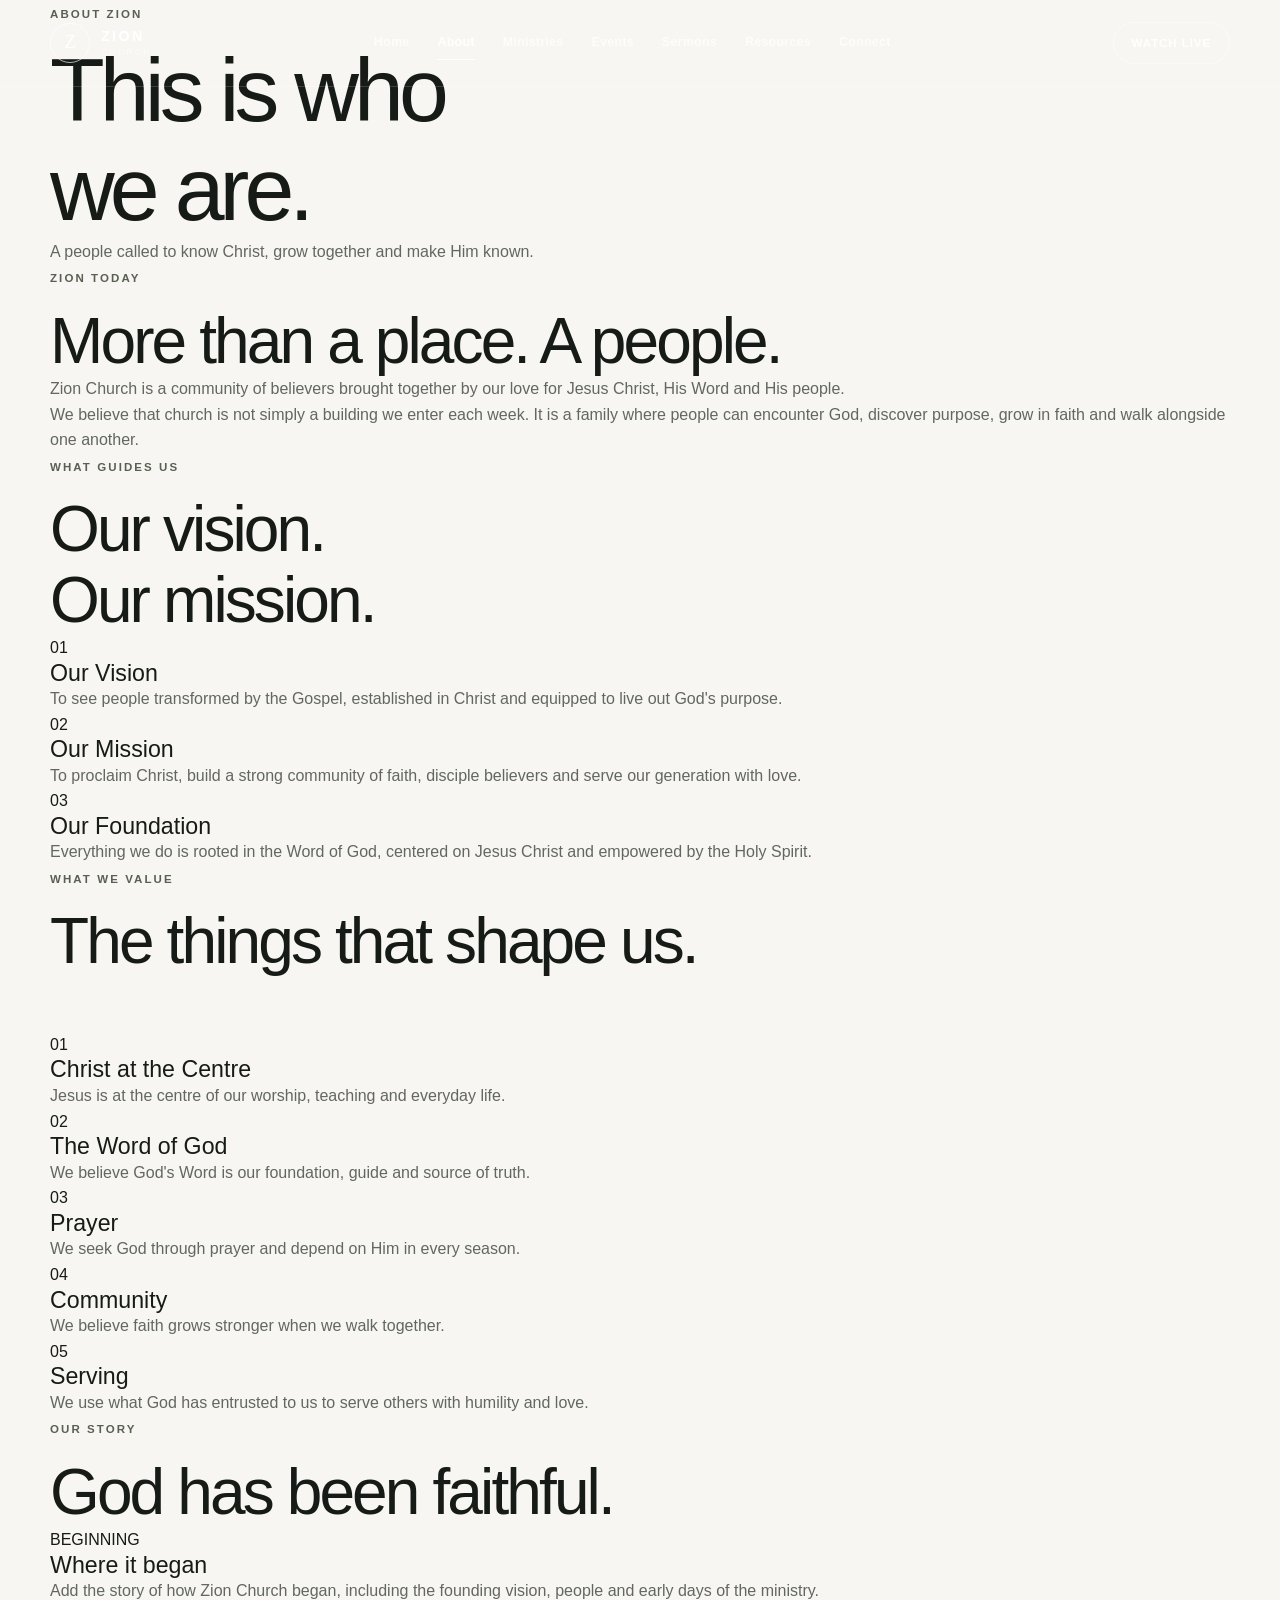
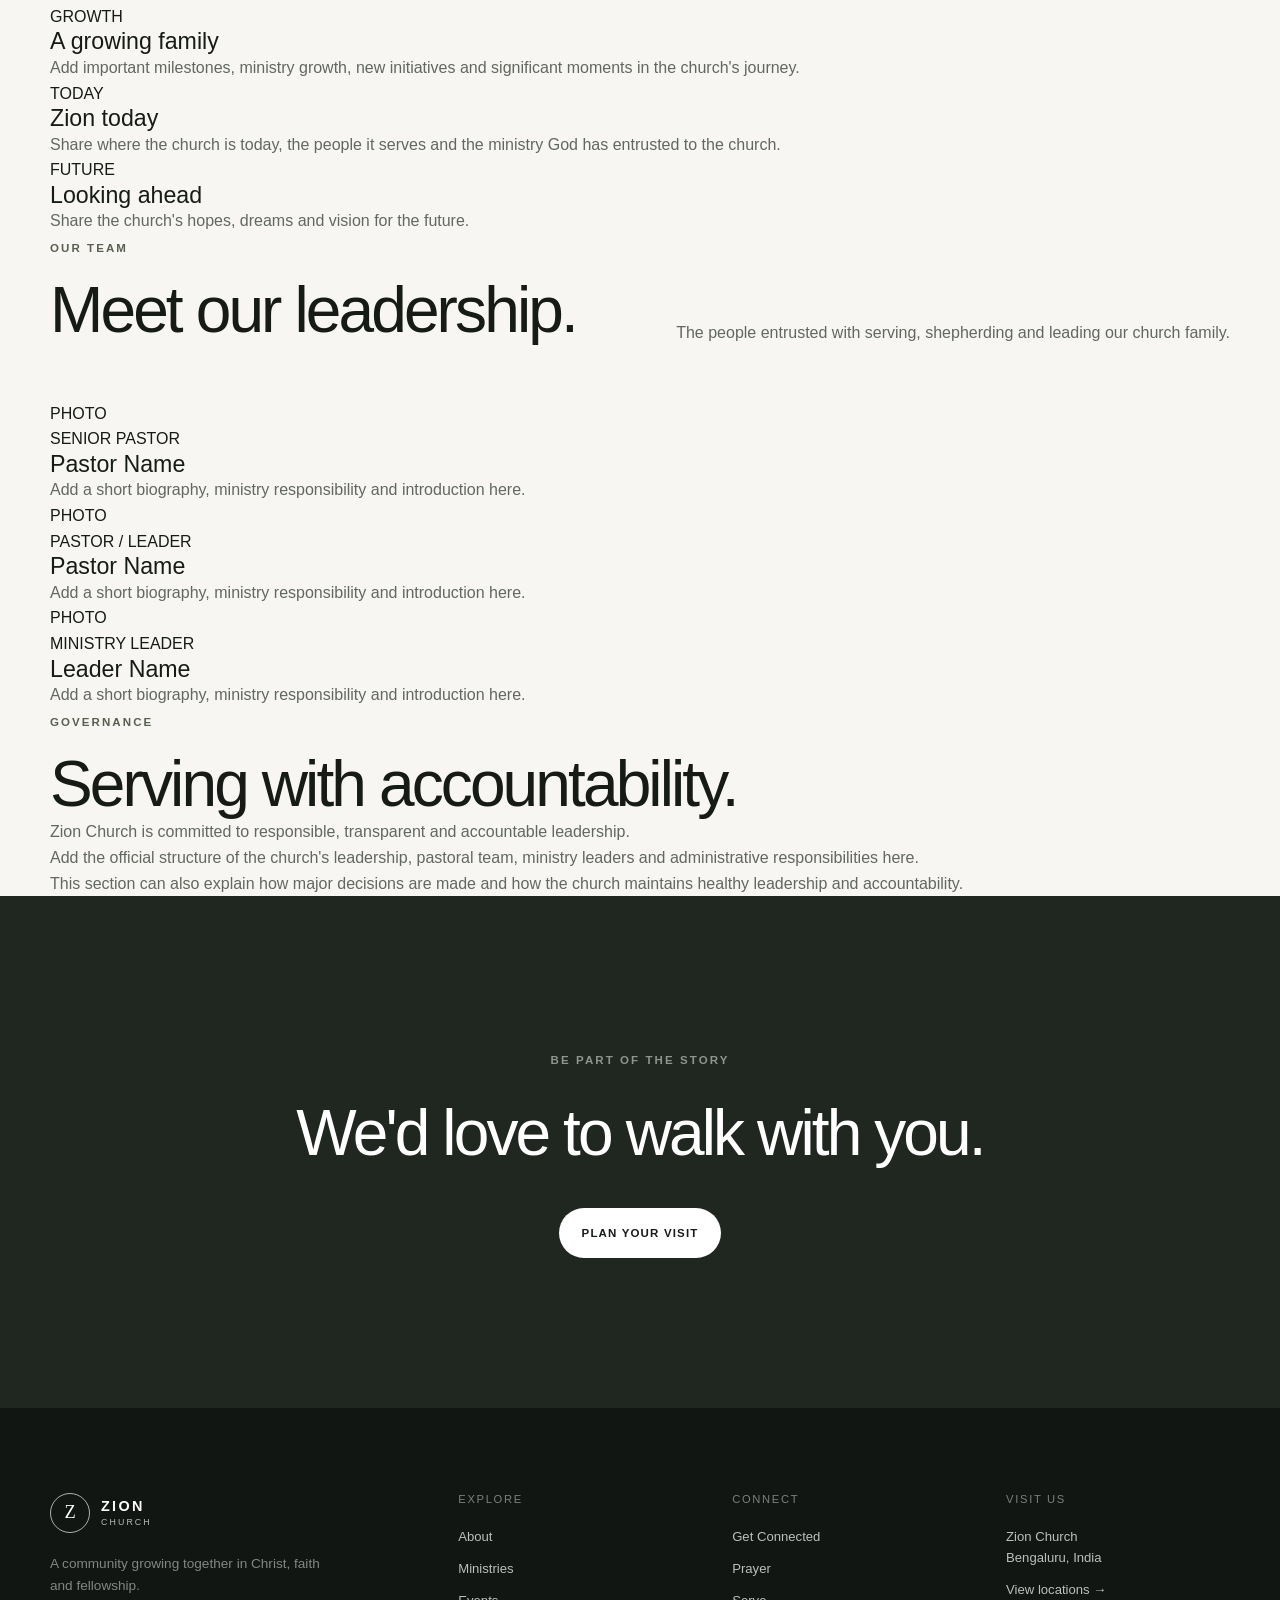
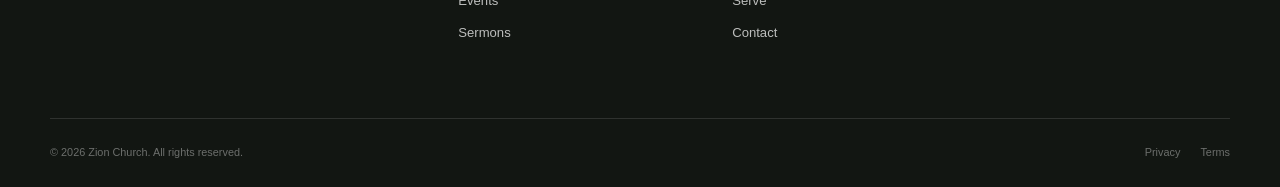
==== about.html @ 3656e174 "Create about.html" ====
<!DOCTYPE html>
<html lang="en">
<head>
    <meta charset="UTF-8">
    <meta name="viewport" content="width=device-width, initial-scale=1.0">

    <title>About Us | Zion Church</title>

    <meta
        name="description"
        content="Discover the story, vision, mission, leadership and identity of Zion Church."
    >

    <link rel="stylesheet" href="css/style.css">
</head>

<body>

    <!-- ================================
         HEADER
    ================================= -->

    <header class="site-header">

        <div class="container nav-container">

            <a href="index.html" class="logo">

                <span class="logo-mark">Z</span>

                <span class="logo-text">
                    <strong>ZION</strong>
                    <small>CHURCH</small>
                </span>

            </a>

            <nav class="main-nav">

                <a href="index.html">Home</a>
                <a href="about.html" class="active">About</a>
                <a href="ministries.html">Ministries</a>
                <a href="events.html">Events</a>
                <a href="sermons.html">Sermons</a>
                <a href="resources.html">Resources</a>
                <a href="connect.html">Connect</a>

            </nav>

            <a href="index.html#watch-live" class="nav-live-btn">
                Watch Live
            </a>

            <button
                class="menu-toggle"
                aria-label="Open navigation"
                aria-expanded="false"
            >
                ☰
            </button>

        </div>

    </header>


    <main>

        <!-- ================================
             PAGE HERO
        ================================= -->

        <section class="inner-hero">

            <div class="container inner-hero-content">

                <p class="eyebrow">
                    ABOUT ZION
                </p>

                <h1>
                    This is who
                    <br>
                    we are.
                </h1>

                <p>
                    A people called to know Christ,
                    grow together and make Him known.
                </p>

            </div>

        </section>


        <!-- ================================
             ZION TODAY
        ================================= -->

        <section class="about-intro">

            <div class="container about-intro-grid">

                <div>

                    <p class="eyebrow">
                        ZION TODAY
                    </p>

                    <h2>
                        More than a place.
                        A people.
                    </h2>

                </div>

                <div>

                    <p>
                        Zion Church is a community of believers
                        brought together by our love for Jesus Christ,
                        His Word and His people.
                    </p>

                    <p>
                        We believe that church is not simply a building
                        we enter each week. It is a family where people
                        can encounter God, discover purpose, grow in faith
                        and walk alongside one another.
                    </p>

                </div>

            </div>

        </section>


        <!-- ================================
             VISION & MISSION
        ================================= -->

        <section class="vision-section">

            <div class="container">

                <div class="section-heading">

                    <p class="eyebrow">
                        WHAT GUIDES US
                    </p>

                    <h2>
                        Our vision.
                        <br>
                        Our mission.
                    </h2>

                </div>


                <div class="vision-grid">

                    <article class="vision-card">

                        <span>01</span>

                        <h3>
                            Our Vision
                        </h3>

                        <p>
                            To see people transformed by the
                            Gospel, established in Christ and
                            equipped to live out God's purpose.
                        </p>

                    </article>


                    <article class="vision-card">

                        <span>02</span>

                        <h3>
                            Our Mission
                        </h3>

                        <p>
                            To proclaim Christ, build a strong
                            community of faith, disciple believers
                            and serve our generation with love.
                        </p>

                    </article>


                    <article class="vision-card">

                        <span>03</span>

                        <h3>
                            Our Foundation
                        </h3>

                        <p>
                            Everything we do is rooted in the
                            Word of God, centered on Jesus Christ
                            and empowered by the Holy Spirit.
                        </p>

                    </article>

                </div>

            </div>

        </section>


        <!-- ================================
             OUR VALUES
        ================================= -->

        <section class="values-section">

            <div class="container">

                <div class="section-top">

                    <div>

                        <p class="eyebrow">
                            WHAT WE VALUE
                        </p>

                        <h2>
                            The things that
                            shape us.
                        </h2>

                    </div>

                </div>


                <div class="values-list">

                    <div class="value-item">

                        <span>01</span>

                        <div>

                            <h3>
                                Christ at the Centre
                            </h3>

                            <p>
                                Jesus is at the centre of our
                                worship, teaching and everyday life.
                            </p>

                        </div>

                    </div>


                    <div class="value-item">

                        <span>02</span>

                        <div>

                            <h3>
                                The Word of God
                            </h3>

                            <p>
                                We believe God's Word is our
                                foundation, guide and source of truth.
                            </p>

                        </div>

                    </div>


                    <div class="value-item">

                        <span>03</span>

                        <div>

                            <h3>
                                Prayer
                            </h3>

                            <p>
                                We seek God through prayer and
                                depend on Him in every season.
                            </p>

                        </div>

                    </div>


                    <div class="value-item">

                        <span>04</span>

                        <div>

                            <h3>
                                Community
                            </h3>

                            <p>
                                We believe faith grows stronger
                                when we walk together.
                            </p>

                        </div>

                    </div>


                    <div class="value-item">

                        <span>05</span>

                        <div>

                            <h3>
                                Serving
                            </h3>

                            <p>
                                We use what God has entrusted to us
                                to serve others with humility and love.
                            </p>

                        </div>

                    </div>

                </div>

            </div>

        </section>


        <!-- ================================
             OUR STORY
        ================================= -->

        <section class="story-section">

            <div class="container">

                <div class="section-heading">

                    <p class="eyebrow">
                        OUR STORY
                    </p>

                    <h2>
                        God has been
                        faithful.
                    </h2>

                </div>


                <div class="timeline">

                    <article class="timeline-item">

                        <div class="timeline-year">
                            BEGINNING
                        </div>

                        <div class="timeline-content">

                            <h3>
                                Where it began
                            </h3>

                            <p>
                                Add the story of how Zion Church
                                began, including the founding vision,
                                people and early days of the ministry.
                            </p>

                        </div>

                    </article>


                    <article class="timeline-item">

                        <div class="timeline-year">
                            GROWTH
                        </div>

                        <div class="timeline-content">

                            <h3>
                                A growing family
                            </h3>

                            <p>
                                Add important milestones, ministry
                                growth, new initiatives and significant
                                moments in the church's journey.
                            </p>

                        </div>

                    </article>


                    <article class="timeline-item">

                        <div class="timeline-year">
                            TODAY
                        </div>

                        <div class="timeline-content">

                            <h3>
                                Zion today
                            </h3>

                            <p>
                                Share where the church is today,
                                the people it serves and the ministry
                                God has entrusted to the church.
                            </p>

                        </div>

                    </article>


                    <article class="timeline-item">

                        <div class="timeline-year">
                            FUTURE
                        </div>

                        <div class="timeline-content">

                            <h3>
                                Looking ahead
                            </h3>

                            <p>
                                Share the church's hopes, dreams
                                and vision for the future.
                            </p>

                        </div>

                    </article>

                </div>

            </div>

        </section>


        <!-- ================================
             LEADERSHIP
        ================================= -->

        <section class="leadership-section">

            <div class="container">

                <div class="section-top">

                    <div>

                        <p class="eyebrow">
                            OUR TEAM
                        </p>

                        <h2>
                            Meet our
                            leadership.
                        </h2>

                    </div>

                    <p class="section-description">
                        The people entrusted with serving,
                        shepherding and leading our church family.
                    </p>

                </div>


                <div class="leader-grid">

                    <article class="leader-card">

                        <div class="leader-photo">
                            <span>PHOTO</span>
                        </div>

                        <div class="leader-info">

                            <span>
                                SENIOR PASTOR
                            </span>

                            <h3>
                                Pastor Name
                            </h3>

                            <p>
                                Add a short biography,
                                ministry responsibility and
                                introduction here.
                            </p>

                        </div>

                    </article>


                    <article class="leader-card">

                        <div class="leader-photo">
                            <span>PHOTO</span>
                        </div>

                        <div class="leader-info">

                            <span>
                                PASTOR / LEADER
                            </span>

                            <h3>
                                Pastor Name
                            </h3>

                            <p>
                                Add a short biography,
                                ministry responsibility and
                                introduction here.
                            </p>

                        </div>

                    </article>


                    <article class="leader-card">

                        <div class="leader-photo">
                            <span>PHOTO</span>
                        </div>

                        <div class="leader-info">

                            <span>
                                MINISTRY LEADER
                            </span>

                            <h3>
                                Leader Name
                            </h3>

                            <p>
                                Add a short biography,
                                ministry responsibility and
                                introduction here.
                            </p>

                        </div>

                    </article>

                </div>

            </div>

        </section>


        <!-- ================================
             GOVERNANCE
        ================================= -->

        <section class="governance-section">

            <div class="container governance-grid">

                <div>

                    <p class="eyebrow">
                        GOVERNANCE
                    </p>

                    <h2>
                        Serving with
                        accountability.
                    </h2>

                </div>

                <div>

                    <p>
                        Zion Church is committed to responsible,
                        transparent and accountable leadership.
                    </p>

                    <p>
                        Add the official structure of the church's
                        leadership, pastoral team, ministry leaders
                        and administrative responsibilities here.
                    </p>

                    <p>
                        This section can also explain how major
                        decisions are made and how the church
                        maintains healthy leadership and accountability.
                    </p>

                </div>

            </div>

        </section>


        <!-- ================================
             CTA
        ================================= -->

        <section class="final-cta">

            <div class="container">

                <p class="eyebrow">
                    BE PART OF THE STORY
                </p>

                <h2>
                    We'd love to
                    walk with you.
                </h2>

                <a href="contact.html" class="btn btn-light">
                    Plan Your Visit
                </a>

            </div>

        </section>

    </main>


    <!-- ================================
         FOOTER
    ================================= -->

    <footer class="site-footer">

        <div class="container footer-grid">

            <div class="footer-brand">

                <a href="index.html" class="logo footer-logo">

                    <span class="logo-mark">Z</span>

                    <span class="logo-text">
                        <strong>ZION</strong>
                        <small>CHURCH</small>
                    </span>

                </a>

                <p>
                    A community growing together
                    in Christ, faith and fellowship.
                </p>

            </div>


            <div class="footer-column">

                <h4>Explore</h4>

                <a href="about.html">About</a>
                <a href="ministries.html">Ministries</a>
                <a href="events.html">Events</a>
                <a href="sermons.html">Sermons</a>

            </div>


            <div class="footer-column">

                <h4>Connect</h4>

                <a href="connect.html">Get Connected</a>
                <a href="connect.html">Prayer</a>
                <a href="connect.html">Serve</a>
                <a href="contact.html">Contact</a>

            </div>


            <div class="footer-column">

                <h4>Visit Us</h4>

                <p>
                    Zion Church
                    <br>
                    Bengaluru, India
                </p>

                <a href="contact.html">
                    View locations →
                </a>

            </div>

        </div>


        <div class="container footer-bottom">

            <p>
                © <span data-current-year></span>
                Zion Church. All rights reserved.
            </p>

            <div>

                <a href="#">Privacy</a>
                <a href="#">Terms</a>

            </div>

        </div>

    </footer>


    <script src="js/script.js"></script>

</body>
</html>
---- css/style.css ----
/* =========================================================
   ZION CHURCH WEBSITE
   GLOBAL STYLESHEET
   ========================================================= */


/* =========================================================
   01. RESET
   ========================================================= */

* {
    margin: 0;
    padding: 0;
    box-sizing: border-box;
}

html {
    scroll-behavior: smooth;
}

body {
    font-family: Arial, Helvetica, sans-serif;
    background: #f7f6f2;
    color: #171b17;
    line-height: 1.6;
    overflow-x: hidden;
}

img {
    max-width: 100%;
    display: block;
}

a {
    color: inherit;
    text-decoration: none;
}

button {
    font: inherit;
}

.container {
    width: min(1180px, calc(100% - 48px));
    margin: 0 auto;
}


/* =========================================================
   02. TYPOGRAPHY
   ========================================================= */

h1,
h2,
h3,
h4 {
    line-height: 1.1;
    font-weight: 500;
}

h1 {
    font-size: clamp(3rem, 7vw, 6.8rem);
    letter-spacing: -0.055em;
}

h2 {
    font-size: clamp(2.4rem, 5vw, 4.5rem);
    letter-spacing: -0.045em;
}

h3 {
    font-size: 1.45rem;
}

p {
    color: #626761;
}

.eyebrow {
    display: inline-block;
    margin-bottom: 18px;
    font-size: 0.72rem;
    font-weight: 700;
    letter-spacing: 0.18em;
    color: #596052;
}


/* =========================================================
   03. HEADER
   ========================================================= */

.site-header {
    position: absolute;
    top: 0;
    left: 0;
    width: 100%;
    z-index: 100;
    color: #ffffff;
    border-bottom: 1px solid rgba(255, 255, 255, 0.16);
}

.nav-container {
    height: 86px;
    display: flex;
    align-items: center;
    justify-content: space-between;
    gap: 30px;
}


/* LOGO */

.logo {
    display: inline-flex;
    align-items: center;
    gap: 11px;
}

.logo-mark {
    width: 40px;
    height: 40px;
    display: grid;
    place-items: center;
    border: 1px solid rgba(255, 255, 255, 0.65);
    border-radius: 50%;
    font-family: Georgia, serif;
    font-size: 1.15rem;
}

.logo-text {
    display: flex;
    flex-direction: column;
    line-height: 1;
}

.logo-text strong {
    font-size: 0.9rem;
    letter-spacing: 0.16em;
}

.logo-text small {
    margin-top: 4px;
    font-size: 0.55rem;
    letter-spacing: 0.24em;
    opacity: 0.7;
}


/* NAVIGATION */

.main-nav {
    display: flex;
    align-items: center;
    gap: 28px;
}

.main-nav a {
    position: relative;
    font-size: 0.78rem;
    font-weight: 600;
    letter-spacing: 0.02em;
    opacity: 0.82;
    transition: opacity 0.25s ease;
}

.main-nav a::after {
    content: "";
    position: absolute;
    left: 0;
    bottom: -7px;
    width: 0;
    height: 1px;
    background: #ffffff;
    transition: width 0.25s ease;
}

.main-nav a:hover {
    opacity: 1;
}

.main-nav a:hover::after {
    width: 100%;
}


/* LIVE BUTTON */

.nav-live-btn {
    padding: 11px 18px;
    border: 1px solid rgba(255, 255, 255, 0.5);
    border-radius: 100px;
    font-size: 0.72rem;
    font-weight: 700;
    letter-spacing: 0.08em;
    text-transform: uppercase;
    transition:
        background 0.25s ease,
        color 0.25s ease;
}

.nav-live-btn:hover {
    background: #ffffff;
    color: #171b17;
}


/* MOBILE MENU */

.menu-toggle {
    display: none;
    width: 42px;
    height: 42px;
    border: 1px solid rgba(255, 255, 255, 0.5);
    border-radius: 50%;
    background: transparent;
    color: #ffffff;
    cursor: pointer;
}


/* =========================================================
   04. HERO
   ========================================================= */

.hero {
    position: relative;
    min-height: 92vh;
    display: flex;
    align-items: center;
    overflow: hidden;

    background:
        linear-gradient(
            90deg,
            rgba(13, 20, 14, 0.9),
            rgba(13, 20, 14, 0.56),
            rgba(13, 20, 14, 0.3)
        ),
        url("../images/hero.jpg") center / cover no-repeat;

    color: #ffffff;
}

.hero-overlay {
    position: absolute;
    inset: 0;
    background:
        linear-gradient(
            to top,
            rgba(10, 15, 11, 0.55),
            transparent 45%
        );
}

.hero-content {
    position: relative;
    z-index: 2;
    padding-top: 100px;
}

.hero .eyebrow {
    color: rgba(255, 255, 255, 0.72);
}

.hero h1 {
    max-width: 900px;
}

.hero-description {
    max-width: 570px;
    margin-top: 28px;
    color: rgba(255, 255, 255, 0.76);
    font-size: 1.05rem;
}

.hero-buttons {
    display: flex;
    gap: 12px;
    margin-top: 36px;
}


/* =========================================================
   05. BUTTONS
   ========================================================= */

.btn {
    display: inline-flex;
    align-items: center;
    justify-content: center;
    min-height: 50px;
    padding: 0 23px;
    border-radius: 100px;
    font-size: 0.72rem;
    font-weight: 700;
    letter-spacing: 0.1em;
    text-transform: uppercase;
    transition:
        transform 0.25s ease,
        background 0.25s ease,
        color 0.25s ease;
}

.btn:hover {
    transform: translateY(-2px);
}

.btn-primary {
    background: #ffffff;
    color: #171b17;
}

.btn-primary:hover {
    background: #e9e9e3;
}

.btn-secondary {
    border: 1px solid rgba(255, 255, 255, 0.45);
    color: #ffffff;
}

.btn-secondary:hover {
    background: rgba(255, 255, 255, 0.1);
}

.btn-light {
    background: #ffffff;
    color: #171b17;
}


/* =========================================================
   06. HERO SCROLL
   ========================================================= */

.hero-scroll {
    position: absolute;
    right: 48px;
    bottom: 40px;
    z-index: 2;

    display: flex;
    align-items: center;
    gap: 14px;

    color: rgba(255, 255, 255, 0.65);
    font-size: 0.65rem;
    text-transform: uppercase;
    letter-spacing: 0.13em;
}

.scroll-line {
    display: block;
    width: 50px;
    height: 1px;
    background: rgba(255, 255, 255, 0.5);
}


/* =========================================================
   07. SERVICE SECTION
   ========================================================= */

.service-section {
    padding: 110px 0;
    background: #f7f6f2;
}

.section-heading {
    max-width: 750px;
}

.service-grid {
    display: grid;
    grid-template-columns: repeat(3, 1fr);
    margin-top: 65px;
    border-top: 1px solid #d9d9d2;
}

.service-item {
    display: flex;
    gap: 28px;
    padding: 32px 28px 32px 0;
    border-right: 1px solid #d9d9d2;
}

.service-item:not(:first-child) {
    padding-left: 28px;
}

.service-item:last-child {
    border-right: 0;
}

.service-number {
    color: #9b9f98;
    font-size: 0.7rem;
    letter-spacing: 0.1em;
}

.service-item h3 {
    margin-bottom: 7px;
}

.service-item p {
    font-size: 0.9rem;
}


/* =========================================================
   08. LIVE SECTION
   ========================================================= */

.live-section {
    padding: 120px 0;
    background: #171c18;
    color: #ffffff;
}

.live-header {
    display: flex;
    align-items: flex-end;
    justify-content: space-between;
    gap: 30px;
    margin-bottom: 45px;
}

.live-section .eyebrow {
    color: rgba(255, 255, 255, 0.5);
}

.live-section h2 {
    max-width: 650px;
}

.live-status {
    display: flex;
    align-items: center;
    gap: 8px;
    padding-bottom: 8px;

    font-size: 0.7rem;
    text-transform: uppercase;
    letter-spacing: 0.12em;
}

.live-dot {
    width: 8px;
    height: 8px;
    border-radius: 50%;
    background: #d65a5a;
}

.video-placeholder {
    position: relative;
    min-height: 570px;
    display: grid;
    place-items: center;
    overflow: hidden;

    background:
        linear-gradient(
            135deg,
            #31372f,
            #202620
        );
}

.video-content {
    text-align: center;
}

.video-content h3 {
    margin-top: 22px;
    font-size: 1.8rem;
}

.video-content p {
    margin-top: 8px;
    color: rgba(255, 255, 255, 0.55);
}

.play-button {
    width: 76px;
    height: 76px;
    display: grid;
    place-items: center;
    margin: 0 auto;

    border: 1px solid rgba(255, 255, 255, 0.55);
    border-radius: 50%;

    font-size: 1rem;
}


/* =========================================================
   09. EVENTS
   ========================================================= */

.events-section {
    padding: 120px 0;
    background: #f7f6f2;
}

.section-top {
    display: flex;
    align-items: flex-end;
    justify-content: space-between;
    gap: 30px;
    margin-bottom: 55px;
}

.text-link {
    display: inline-block;
    padding-bottom: 5px;
    border-bottom: 1px solid #aeb1a9;

    font-size: 0.72rem;
    font-weight: 700;
    letter-spacing: 0.08em;
    text-transform: uppercase;

    transition: opacity 0.2s ease;
}

.text-link:hover {
    opacity: 0.55;
}

.event-grid {
    display: grid;
    grid-template-columns: repeat(3, 1fr);
    border-top: 1px solid #d9d9d2;
}

.event-card {
    display: flex;
    gap: 25px;
    padding: 35px 30px 35px 0;
    border-bottom: 1px solid #d9d9d2;
    border-right: 1px solid #d9d9d2;
}

.event-card:not(:first-child) {
    padding-left: 30px;
}

.event-card:nth-child(3n) {
    border-right: 0;
}

.event-date {
    width: 52px;
    flex: 0 0 52px;
    text-align: center;
}

.event-date strong {
    display: block;
    font-size: 2.1rem;
    line-height: 1;
    font-weight: 500;
}

.event-date span {
    display: block;
    margin-top: 5px;
    font-size: 0.62rem;
    font-weight: 700;
    letter-spacing: 0.12em;
    color: #8b8f88;
}

.event-category {
    font-size: 0.62rem;
    font-weight: 700;
    letter-spacing: 0.14em;
    color: #777c74;
}

.event-info h3 {
    margin-top: 12px;
}

.event-info p {
    margin-top: 7px;
    font-size: 0.82rem;
}

.event-info a {
    display: inline-block;
    margin-top: 20px;
    font-size: 0.72rem;
    font-weight: 700;
}


/* =========================================================
   10. SERMONS
   ========================================================= */

.sermons-section {
    padding: 120px 0;
    background: #e8e8e1;
}

.sermon-grid {
    display: grid;
    grid-template-columns: repeat(3, 1fr);
    gap: 18px;
}

.sermon-card {
    overflow: hidden;
    background: #f7f6f2;
}

.sermon-thumbnail {
    position: relative;
    aspect-ratio: 16 / 10;
    display: grid;
    place-items: center;

    background:
        linear-gradient(
            135deg,
            #373c35,
            #20241f
        );
}

.sermon-play {
    width: 50px;
    height: 50px;
    display: grid;
    place-items: center;

    border: 1px solid rgba(255, 255, 255, 0.55);
    border-radius: 50%;

    color: #ffffff;
    font-size: 0.75rem;
}

.sermon-info {
    padding: 25px;
}

.sermon-info > span {
    font-size: 0.62rem;
    font-weight: 700;
    letter-spacing: 0.13em;
    color: #7c8179;
}

.sermon-info h3 {
    margin-top: 10px;
}

.sermon-info p {
    margin-top: 8px;
    font-size: 0.8rem;
}


/* =========================================================
   11. TESTIMONY
   ========================================================= */

.testimony-section {
    padding: 150px 0;
    background: #f7f6f2;
}

.testimony-container {
    max-width: 900px;
}

.testimony-container blockquote {
    margin: 15px 0 30px;

    font-family: Georgia, "Times New Roman", serif;
    font-size: clamp(2.3rem, 5vw, 5rem);
    line-height: 1.08;
    letter-spacing: -0.035em;
}

.testimony-author {
    margin-bottom: 25px;
    font-size: 0.8rem;
}


/* =========================================================
   12. PRAYER
   ========================================================= */

.prayer-section {
    padding: 110px 0;
    background: #dfe2da;
}

.prayer-container {
    display: grid;
    grid-template-columns: 1.2fr 0.8fr;
    gap: 80px;
    align-items: center;
}

.prayer-container p {
    max-width: 480px;
    margin-bottom: 25px;
}


/* =========================================================
   13. CONNECT
   ========================================================= */

.connect-section {
    padding: 120px 0;
    background: #f7f6f2;
}

.connect-grid {
    display: grid;
    grid-template-columns: repeat(3, 1fr);
    margin-top: 60px;
    border-top: 1px solid #d9d9d2;
}

.connect-card {
    padding: 35px 30px 40px 0;
    border-right: 1px solid #d9d9d2;
    transition: transform 0.25s ease;
}

.connect-card:not(:first-child) {
    padding-left: 30px;
}

.connect-card:last-child {
    border-right: 0;
}

.connect-card:hover {
    transform: translateY(-5px);
}

.connect-card > span {
    font-size: 0.7rem;
    color: #9b9f98;
}

.connect-card h3 {
    margin-top: 45px;
    font-size: 1.8rem;
}

.connect-card p {
    max-width: 300px;
    margin: 12px 0 25px;
    font-size: 0.9rem;
}

.connect-card strong {
    font-size: 0.72rem;
    letter-spacing: 0.08em;
    text-transform: uppercase;
}


/* =========================================================
   14. FINAL CTA
   ========================================================= */

.final-cta {
    padding: 150px 0;
    background: #202720;
    color: #ffffff;
    text-align: center;
}

.final-cta .eyebrow {
    color: rgba(255, 255, 255, 0.5);
}

.final-cta h2 {
    margin: 10px auto 40px;
    max-width: 800px;
}


/* =========================================================
   15. FOOTER
   ========================================================= */

.site-footer {
    padding: 85px 0 25px;
    background: #121612;
    color: #ffffff;
}

.footer-grid {
    display: grid;
    grid-template-columns: 1.6fr repeat(3, 1fr);
    gap: 50px;
    padding-bottom: 75px;
}

.footer-logo {
    margin-bottom: 20px;
}

.footer-brand p {
    max-width: 280px;
    color: rgba(255, 255, 255, 0.48);
    font-size: 0.85rem;
}

.footer-column {
    display: flex;
    flex-direction: column;
    gap: 11px;
}

.footer-column h4 {
    margin-bottom: 10px;
    font-size: 0.7rem;
    text-transform: uppercase;
    letter-spacing: 0.15em;
    color: rgba(255, 255, 255, 0.45);
}

.footer-column a,
.footer-column p {
    color: rgba(255, 255, 255, 0.72);
    font-size: 0.82rem;
}

.footer-column a:hover {
    color: #ffffff;
}

.footer-bottom {
    display: flex;
    justify-content: space-between;
    gap: 20px;
    padding-top: 25px;
    border-top: 1px solid rgba(255, 255, 255, 0.12);
}

.footer-bottom p,
.footer-bottom a {
    color: rgba(255, 255, 255, 0.38);
    font-size: 0.68rem;
}

.footer-bottom div {
    display: flex;
    gap: 20px;
}


/* =========================================================
   16. RESPONSIVE — TABLET
   ========================================================= */

@media (max-width: 1000px) {

    .main-nav {
        gap: 18px;
    }

    .main-nav a {
        font-size: 0.7rem;
    }

    .service-grid,
    .event-grid,
    .sermon-grid,
    .connect-grid {
        grid-template-columns: 1fr 1fr;
    }

    .event-card:nth-child(3n) {
        border-right: 1px solid #d9d9d2;
    }

    .event-card:nth-child(2n) {
        border-right: 0;
    }

    .prayer-container {
        grid-template-columns: 1fr;
        gap: 35px;
    }

    .footer-grid {
        grid-template-columns: 1.5fr 1fr 1fr;
    }

    .footer-column:last-child {
        grid-column: 2 / 4;
    }
}


/* =========================================================
   17. RESPONSIVE — MOBILE
   ========================================================= */

@media (max-width: 760px) {

    .container {
        width: min(100% - 32px, 600px);
    }

    .nav-container {
        height: 72px;
    }

    .main-nav,
    .nav-live-btn {
        display: none;
    }

    .menu-toggle {
        display: grid;
        place-items: center;
    }

    .hero {
        min-height: 88vh;
    }

    .hero-content {
        padding-top: 70px;
    }

    .hero h1 {
        font-size: clamp(3rem, 15vw, 5rem);
    }

    .hero-description {
        font-size: 0.92rem;
    }

    .hero-buttons {
        flex-direction: column;
        align-items: flex-start;
    }

    .hero-scroll {
        display: none;
    }

    .service-section,
    .events-section,
    .sermons-section,
    .connect-section,
    .live-section {
        padding: 80px 0;
    }

    .testimony-section {
        padding: 100px 0;
    }

    .final-cta {
        padding: 110px 0;
    }

    .service-grid,
    .event-grid,
    .sermon-grid,
    .connect-grid {
        grid-template-columns: 1fr;
    }

    .service-item {
        border-right: 0;
        border-bottom: 1px solid #d9d9d2;
    }

    .service-item:not(:first-child) {
        padding-left: 0;
    }

    .event-card,
    .event-card:not(:first-child) {
        padding-left: 0;
        padding-right: 0;
        border-right: 0;
    }

    .section-top,
    .live-header {
        align-items: flex-start;
        flex-direction: column;
    }

    .video-placeholder {
        min-height: 300px;
    }

    .connect-card,
    .connect-card:not(:first-child) {
        padding-left: 0;
        padding-right: 0;
        border-right: 0;
        border-bottom: 1px solid #d9d9d2;
    }

    .connect-card h3 {
        margin-top: 30px;
    }

    .footer-grid {
        grid-template-columns: 1fr 1fr;
        gap: 45px 25px;
    }

    .footer-brand {
        grid-column: 1 / 3;
    }

    .footer-column:last-child {
        grid-column: auto;
    }

    .footer-bottom {
        flex-direction: column;
    }
}


/* =========================================================
   18. SMALL MOBILE
   ========================================================= */

@media (max-width: 430px) {

    h2 {
        font-size: 2.5rem;
    }

    .logo-text strong {
        font-size: 0.8rem;
    }

    .logo-mark {
        width: 36px;
        height: 36px;
    }

    .btn {
        min-height: 47px;
        padding: 0 19px;
    }

    .testimony-container blockquote {
        font-size: 2.3rem;
    }
}
/* =========================================================
   19. JAVASCRIPT STATES & ANIMATIONS
   ========================================================= */


/* SCROLL REVEAL */

.reveal {
    opacity: 0;
    transform: translateY(28px);
    transition:
        opacity 0.8s ease,
        transform 0.8s ease;
}

.reveal.revealed {
    opacity: 1;
    transform: translateY(0);
}


/* HEADER WHEN SCROLLING */

.site-header.scrolled {
    position: fixed;
    background: rgba(18, 22, 18, 0.94);
    backdrop-filter: blur(14px);
    border-bottom-color: rgba(255, 255, 255, 0.1);
    animation: headerDrop 0.3s ease;
}

@keyframes headerDrop {

    from {
        transform: translateY(-100%);
    }

    to {
        transform: translateY(0);
    }

}


/* ACTIVE NAVIGATION */

.main-nav a.active {
    opacity: 1;
}

.main-nav a.active::after {
    width: 100%;
}


/* MOBILE NAVIGATION */

@media (max-width: 760px) {

    .main-nav.mobile-open {
        position: fixed;
        top: 72px;
        left: 0;
        width: 100%;
        height: calc(100vh - 72px);

        display: flex;
        flex-direction: column;
        align-items: flex-start;

        padding: 40px 24px;

        background: #171c18;

        gap: 24px;

        overflow-y: auto;
    }

    .main-nav.mobile-open a {
        font-size: 1.4rem;
        opacity: 1;
    }

}
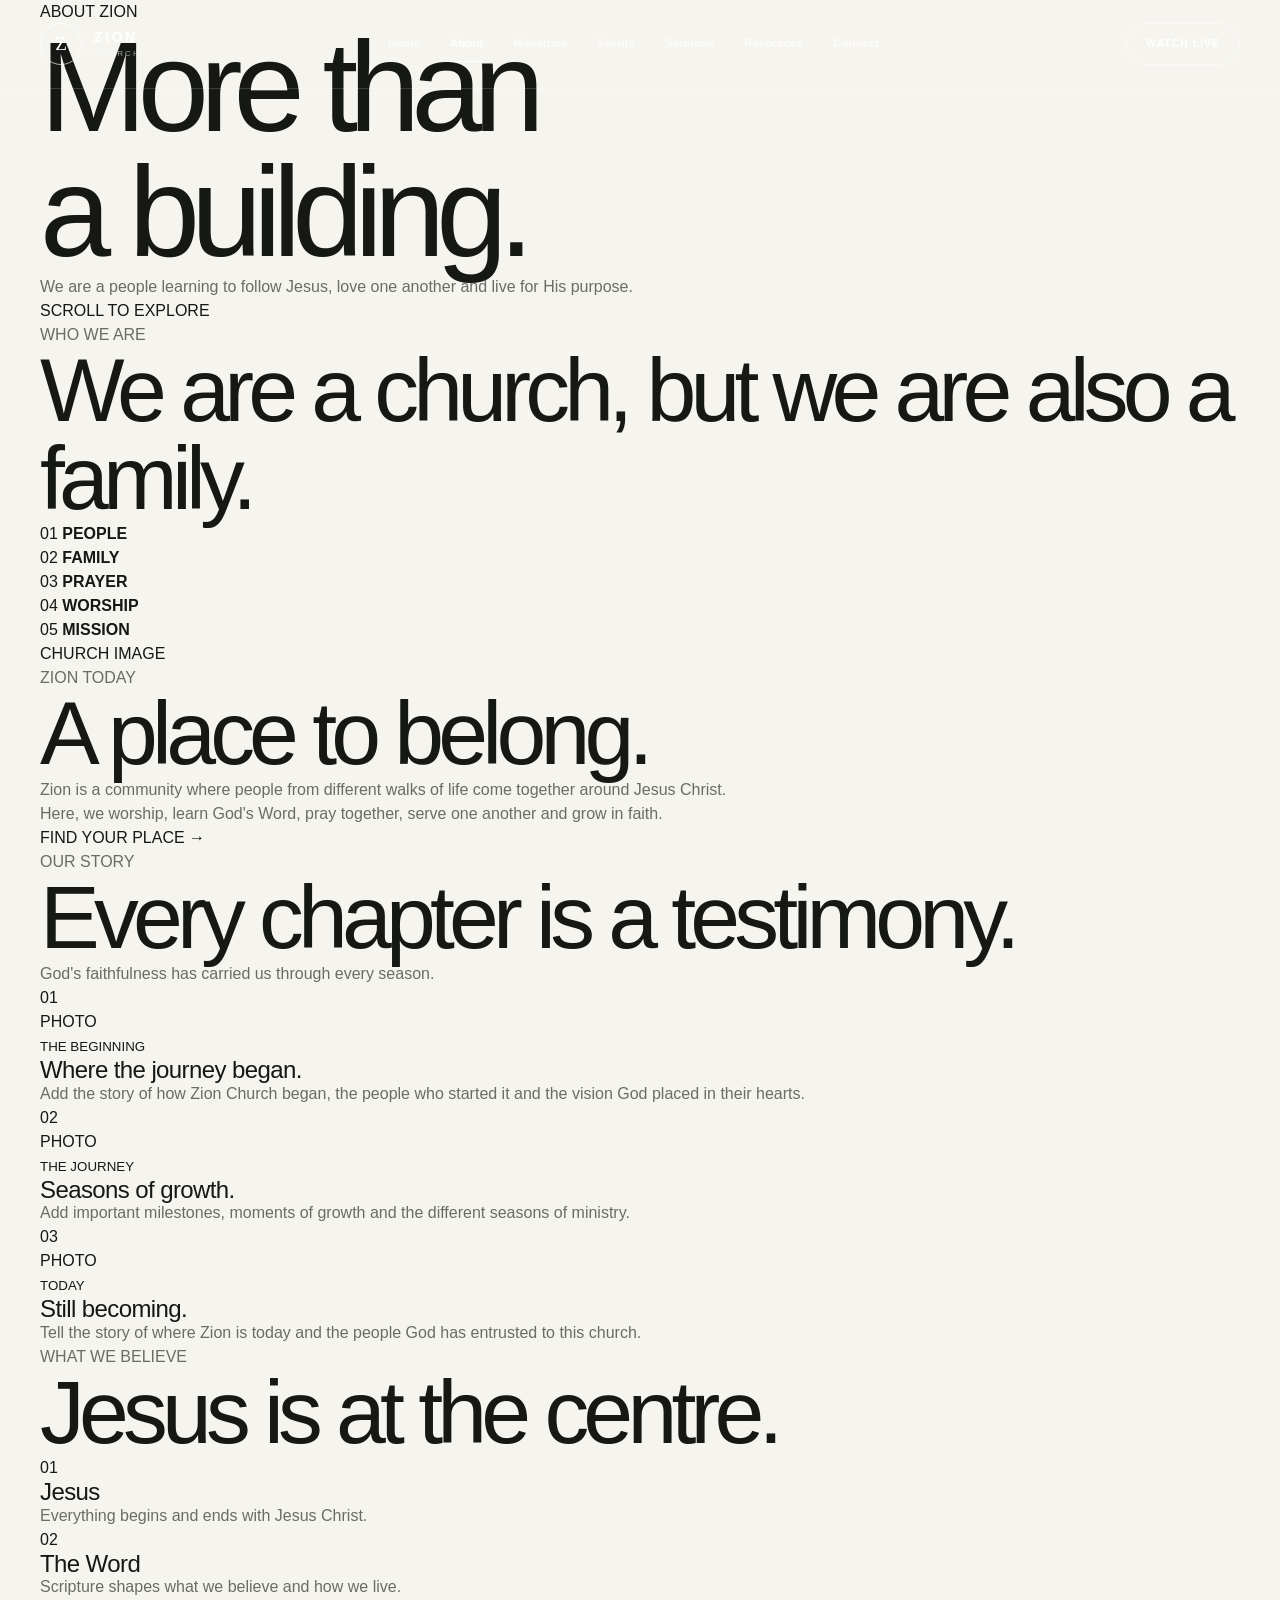
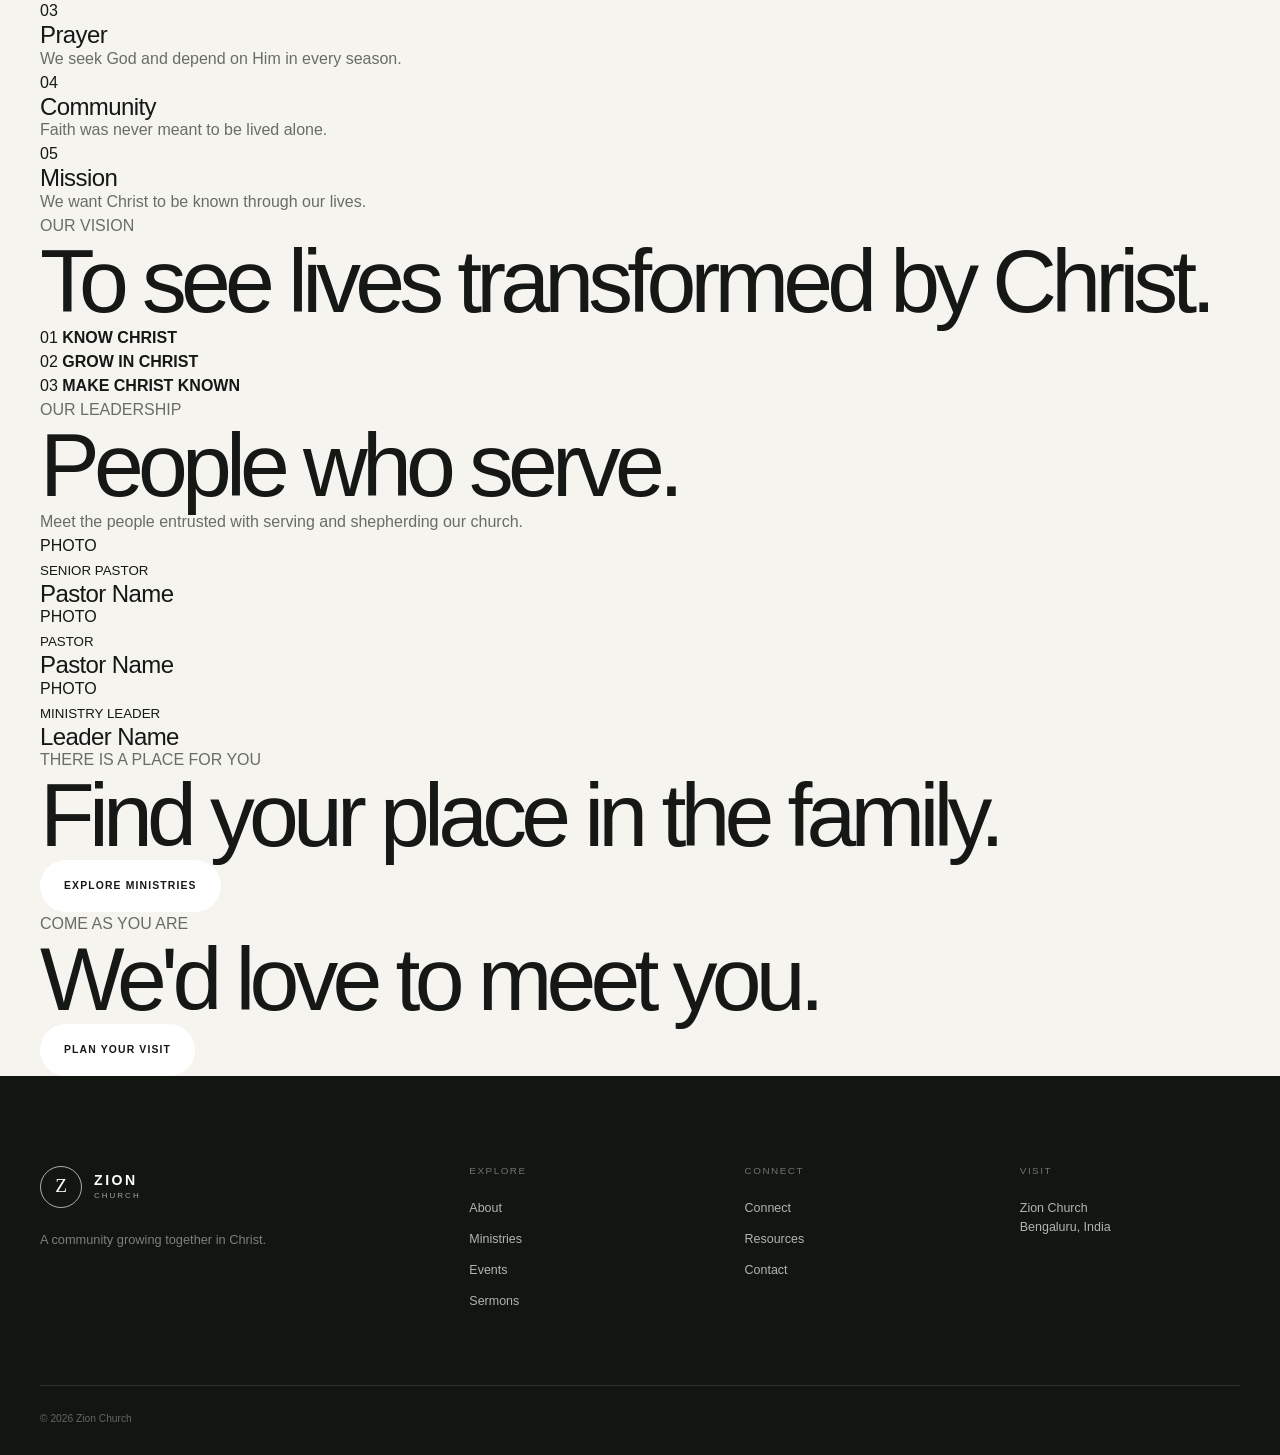
==== commit 04af5f78: "Update about.html" ====
--- a/about.html
+++ b/about.html
@@ -1,4 +1,4 @@
-<!DOCTYPE html>
+ <!DOCTYPE html>
 <html lang="en">
 <head>
     <meta charset="UTF-8">
@@ -6,33 +6,24 @@
 
     <title>About Us | Zion Church</title>
 
-    <meta
-        name="description"
-        content="Discover the story, vision, mission, leadership and identity of Zion Church."
-    >
-
     <link rel="stylesheet" href="css/style.css">
 </head>
 
-<body>
-
-    <!-- ================================
-         HEADER
-    ================================= -->
+<body class="about-page">
+
+    <!-- ================= HEADER ================= -->
 
     <header class="site-header">
 
         <div class="container nav-container">
 
             <a href="index.html" class="logo">
-
                 <span class="logo-mark">Z</span>
 
                 <span class="logo-text">
                     <strong>ZION</strong>
                     <small>CHURCH</small>
                 </span>
-
             </a>
 
             <nav class="main-nav">
@@ -51,11 +42,9 @@
                 Watch Live
             </a>
 
-            <button
-                class="menu-toggle"
-                aria-label="Open navigation"
-                aria-expanded="false"
-            >
+            <button class="menu-toggle"
+                    aria-label="Open menu"
+                    aria-expanded="false">
                 ☰
             </button>
 
@@ -66,333 +55,195 @@
 
     <main>
 
-        <!-- ================================
-             PAGE HERO
-        ================================= -->
-
-        <section class="inner-hero">
-
-            <div class="container inner-hero-content">
-
-                <p class="eyebrow">
+
+        <!-- ================= HERO ================= -->
+
+        <section class="about-hero">
+
+            <div class="about-hero-overlay"></div>
+
+            <div class="container about-hero-content">
+
+                <div class="about-label">
                     ABOUT ZION
+                </div>
+
+                <h1>
+                    More than<br>
+                    a building.
+                </h1>
+
+                <p class="about-hero-text">
+                    We are a people learning to follow Jesus,
+                    love one another and live for His purpose.
                 </p>
 
-                <h1>
-                    This is who
-                    <br>
-                    we are.
-                </h1>
-
-                <p>
-                    A people called to know Christ,
-                    grow together and make Him known.
-                </p>
-
-            </div>
-
-        </section>
-
-
-        <!-- ================================
-             ZION TODAY
-        ================================= -->
-
-        <section class="about-intro">
-
-            <div class="container about-intro-grid">
-
-                <div>
-
-                    <p class="eyebrow">
+                <div class="about-scroll">
+                    <span></span>
+                    SCROLL TO EXPLORE
+                </div>
+
+            </div>
+
+        </section>
+
+
+        <!-- ================= WE ARE ================= -->
+
+        <section class="identity-section">
+
+            <div class="container">
+
+                <div class="identity-intro">
+
+                    <p class="about-kicker">
+                        WHO WE ARE
+                    </p>
+
+                    <h2>
+                        We are a church,
+                        <span>but we are also a family.</span>
+                    </h2>
+
+                </div>
+
+
+                <div class="identity-words">
+
+                    <div>
+                        <span>01</span>
+                        <strong>PEOPLE</strong>
+                    </div>
+
+                    <div>
+                        <span>02</span>
+                        <strong>FAMILY</strong>
+                    </div>
+
+                    <div>
+                        <span>03</span>
+                        <strong>PRAYER</strong>
+                    </div>
+
+                    <div>
+                        <span>04</span>
+                        <strong>WORSHIP</strong>
+                    </div>
+
+                    <div>
+                        <span>05</span>
+                        <strong>MISSION</strong>
+                    </div>
+
+                </div>
+
+            </div>
+
+        </section>
+
+
+        <!-- ================= ZION TODAY ================= -->
+
+        <section class="today-section">
+
+            <div class="container today-grid">
+
+                <div class="today-image">
+
+                    <div class="image-placeholder">
+                        <span>CHURCH IMAGE</span>
+                    </div>
+
+                </div>
+
+
+                <div class="today-content">
+
+                    <p class="about-kicker">
                         ZION TODAY
                     </p>
 
                     <h2>
-                        More than a place.
-                        A people.
+                        A place to
+                        belong.
                     </h2>
 
-                </div>
-
-                <div>
-
                     <p>
-                        Zion Church is a community of believers
-                        brought together by our love for Jesus Christ,
-                        His Word and His people.
+                        Zion is a community where people from
+                        different walks of life come together
+                        around Jesus Christ.
                     </p>
 
                     <p>
-                        We believe that church is not simply a building
-                        we enter each week. It is a family where people
-                        can encounter God, discover purpose, grow in faith
-                        and walk alongside one another.
-                    </p>
-
-                </div>
-
-            </div>
-
-        </section>
-
-
-        <!-- ================================
-             VISION & MISSION
-        ================================= -->
-
-        <section class="vision-section">
+                        Here, we worship, learn God's Word,
+                        pray together, serve one another and
+                        grow in faith.
+                    </p>
+
+                    <a href="connect.html" class="about-link">
+                        FIND YOUR PLACE →
+                    </a>
+
+                </div>
+
+            </div>
+
+        </section>
+
+
+        <!-- ================= STORY ================= -->
+
+        <section class="story-section">
 
             <div class="container">
 
-                <div class="section-heading">
-
-                    <p class="eyebrow">
-                        WHAT GUIDES US
+                <div class="story-header">
+
+                    <p class="about-kicker">
+                        OUR STORY
                     </p>
 
                     <h2>
-                        Our vision.
-                        <br>
-                        Our mission.
+                        Every chapter
+                        is a testimony.
                     </h2>
 
-                </div>
-
-
-                <div class="vision-grid">
-
-                    <article class="vision-card">
-
-                        <span>01</span>
-
-                        <h3>
-                            Our Vision
-                        </h3>
-
-                        <p>
-                            To see people transformed by the
-                            Gospel, established in Christ and
-                            equipped to live out God's purpose.
-                        </p>
-
-                    </article>
-
-
-                    <article class="vision-card">
-
-                        <span>02</span>
-
-                        <h3>
-                            Our Mission
-                        </h3>
-
-                        <p>
-                            To proclaim Christ, build a strong
-                            community of faith, disciple believers
-                            and serve our generation with love.
-                        </p>
-
-                    </article>
-
-
-                    <article class="vision-card">
-
-                        <span>03</span>
-
-                        <h3>
-                            Our Foundation
-                        </h3>
-
-                        <p>
-                            Everything we do is rooted in the
-                            Word of God, centered on Jesus Christ
-                            and empowered by the Holy Spirit.
-                        </p>
-
-                    </article>
-
-                </div>
-
-            </div>
-
-        </section>
-
-
-        <!-- ================================
-             OUR VALUES
-        ================================= -->
-
-        <section class="values-section">
-
-            <div class="container">
-
-                <div class="section-top">
-
-                    <div>
-
-                        <p class="eyebrow">
-                            WHAT WE VALUE
-                        </p>
-
-                        <h2>
-                            The things that
-                            shape us.
-                        </h2>
-
-                    </div>
-
-                </div>
-
-
-                <div class="values-list">
-
-                    <div class="value-item">
-
-                        <span>01</span>
-
-                        <div>
+                    <p>
+                        God's faithfulness has carried us
+                        through every season.
+                    </p>
+
+                </div>
+
+
+                <div class="story-timeline">
+
+
+                    <article class="story-item">
+
+                        <div class="story-marker">
+                            01
+                        </div>
+
+                        <div class="story-image">
+                            <span>PHOTO</span>
+                        </div>
+
+                        <div class="story-copy">
+
+                            <small>
+                                THE BEGINNING
+                            </small>
 
                             <h3>
-                                Christ at the Centre
-                            </h3>
-
-                            <p>
-                                Jesus is at the centre of our
-                                worship, teaching and everyday life.
-                            </p>
-
-                        </div>
-
-                    </div>
-
-
-                    <div class="value-item">
-
-                        <span>02</span>
-
-                        <div>
-
-                            <h3>
-                                The Word of God
-                            </h3>
-
-                            <p>
-                                We believe God's Word is our
-                                foundation, guide and source of truth.
-                            </p>
-
-                        </div>
-
-                    </div>
-
-
-                    <div class="value-item">
-
-                        <span>03</span>
-
-                        <div>
-
-                            <h3>
-                                Prayer
-                            </h3>
-
-                            <p>
-                                We seek God through prayer and
-                                depend on Him in every season.
-                            </p>
-
-                        </div>
-
-                    </div>
-
-
-                    <div class="value-item">
-
-                        <span>04</span>
-
-                        <div>
-
-                            <h3>
-                                Community
-                            </h3>
-
-                            <p>
-                                We believe faith grows stronger
-                                when we walk together.
-                            </p>
-
-                        </div>
-
-                    </div>
-
-
-                    <div class="value-item">
-
-                        <span>05</span>
-
-                        <div>
-
-                            <h3>
-                                Serving
-                            </h3>
-
-                            <p>
-                                We use what God has entrusted to us
-                                to serve others with humility and love.
-                            </p>
-
-                        </div>
-
-                    </div>
-
-                </div>
-
-            </div>
-
-        </section>
-
-
-        <!-- ================================
-             OUR STORY
-        ================================= -->
-
-        <section class="story-section">
-
-            <div class="container">
-
-                <div class="section-heading">
-
-                    <p class="eyebrow">
-                        OUR STORY
-                    </p>
-
-                    <h2>
-                        God has been
-                        faithful.
-                    </h2>
-
-                </div>
-
-
-                <div class="timeline">
-
-                    <article class="timeline-item">
-
-                        <div class="timeline-year">
-                            BEGINNING
-                        </div>
-
-                        <div class="timeline-content">
-
-                            <h3>
-                                Where it began
+                                Where the journey began.
                             </h3>
 
                             <p>
                                 Add the story of how Zion Church
-                                began, including the founding vision,
-                                people and early days of the ministry.
+                                began, the people who started it
+                                and the vision God placed in
+                                their hearts.
                             </p>
 
                         </div>
@@ -400,22 +251,30 @@
                     </article>
 
 
-                    <article class="timeline-item">
-
-                        <div class="timeline-year">
-                            GROWTH
-                        </div>
-
-                        <div class="timeline-content">
+                    <article class="story-item">
+
+                        <div class="story-marker">
+                            02
+                        </div>
+
+                        <div class="story-image">
+                            <span>PHOTO</span>
+                        </div>
+
+                        <div class="story-copy">
+
+                            <small>
+                                THE JOURNEY
+                            </small>
 
                             <h3>
-                                A growing family
+                                Seasons of growth.
                             </h3>
 
                             <p>
-                                Add important milestones, ministry
-                                growth, new initiatives and significant
-                                moments in the church's journey.
+                                Add important milestones,
+                                moments of growth and the
+                                different seasons of ministry.
                             </p>
 
                         </div>
@@ -423,22 +282,30 @@
                     </article>
 
 
-                    <article class="timeline-item">
-
-                        <div class="timeline-year">
-                            TODAY
-                        </div>
-
-                        <div class="timeline-content">
+                    <article class="story-item">
+
+                        <div class="story-marker">
+                            03
+                        </div>
+
+                        <div class="story-image">
+                            <span>PHOTO</span>
+                        </div>
+
+                        <div class="story-copy">
+
+                            <small>
+                                TODAY
+                            </small>
 
                             <h3>
-                                Zion today
+                                Still becoming.
                             </h3>
 
                             <p>
-                                Share where the church is today,
-                                the people it serves and the ministry
-                                God has entrusted to the church.
+                                Tell the story of where Zion
+                                is today and the people God
+                                has entrusted to this church.
                             </p>
 
                         </div>
@@ -446,220 +313,312 @@
                     </article>
 
 
-                    <article class="timeline-item">
-
-                        <div class="timeline-year">
-                            FUTURE
-                        </div>
-
-                        <div class="timeline-content">
-
-                            <h3>
-                                Looking ahead
-                            </h3>
-
+                </div>
+
+            </div>
+
+        </section>
+
+
+        <!-- ================= BELIEFS ================= -->
+
+        <section class="beliefs-section">
+
+            <div class="container">
+
+                <div class="beliefs-heading">
+
+                    <p class="about-kicker">
+                        WHAT WE BELIEVE
+                    </p>
+
+                    <h2>
+                        Jesus is
+                        at the centre.
+                    </h2>
+
+                </div>
+
+
+                <div class="belief-list">
+
+
+                    <div class="belief">
+
+                        <span>01</span>
+
+                        <div>
+                            <h3>Jesus</h3>
                             <p>
-                                Share the church's hopes, dreams
-                                and vision for the future.
+                                Everything begins and ends with
+                                Jesus Christ.
                             </p>
-
-                        </div>
-
-                    </article>
-
-                </div>
-
-            </div>
-
-        </section>
-
-
-        <!-- ================================
-             LEADERSHIP
-        ================================= -->
-
-        <section class="leadership-section">
+                        </div>
+
+                    </div>
+
+
+                    <div class="belief">
+
+                        <span>02</span>
+
+                        <div>
+                            <h3>The Word</h3>
+                            <p>
+                                Scripture shapes what we believe
+                                and how we live.
+                            </p>
+                        </div>
+
+                    </div>
+
+
+                    <div class="belief">
+
+                        <span>03</span>
+
+                        <div>
+                            <h3>Prayer</h3>
+                            <p>
+                                We seek God and depend on Him
+                                in every season.
+                            </p>
+                        </div>
+
+                    </div>
+
+
+                    <div class="belief">
+
+                        <span>04</span>
+
+                        <div>
+                            <h3>Community</h3>
+                            <p>
+                                Faith was never meant to be
+                                lived alone.
+                            </p>
+                        </div>
+
+                    </div>
+
+
+                    <div class="belief">
+
+                        <span>05</span>
+
+                        <div>
+                            <h3>Mission</h3>
+                            <p>
+                                We want Christ to be known
+                                through our lives.
+                            </p>
+                        </div>
+
+                    </div>
+
+
+                </div>
+
+            </div>
+
+        </section>
+
+
+        <!-- ================= VISION ================= -->
+
+        <section class="vision-section">
+
+            <div class="container vision-layout">
+
+                <div>
+
+                    <p class="about-kicker">
+                        OUR VISION
+                    </p>
+
+                    <h2>
+                        To see lives
+                        transformed
+                        by Christ.
+                    </h2>
+
+                </div>
+
+
+                <div class="vision-right">
+
+                    <div class="vision-line">
+                        <span>01</span>
+                        <strong>KNOW CHRIST</strong>
+                    </div>
+
+                    <div class="vision-line">
+                        <span>02</span>
+                        <strong>GROW IN CHRIST</strong>
+                    </div>
+
+                    <div class="vision-line">
+                        <span>03</span>
+                        <strong>MAKE CHRIST KNOWN</strong>
+                    </div>
+
+                </div>
+
+            </div>
+
+        </section>
+
+
+        <!-- ================= LEADERS ================= -->
+
+        <section class="leaders-section">
 
             <div class="container">
 
-                <div class="section-top">
+                <div class="leaders-heading">
 
                     <div>
 
-                        <p class="eyebrow">
-                            OUR TEAM
+                        <p class="about-kicker">
+                            OUR LEADERSHIP
                         </p>
 
                         <h2>
-                            Meet our
-                            leadership.
+                            People who
+                            serve.
                         </h2>
 
                     </div>
 
-                    <p class="section-description">
-                        The people entrusted with serving,
-                        shepherding and leading our church family.
-                    </p>
-
-                </div>
-
-
-                <div class="leader-grid">
-
-                    <article class="leader-card">
+                    <p>
+                        Meet the people entrusted with
+                        serving and shepherding our church.
+                    </p>
+
+                </div>
+
+
+                <div class="leaders-grid">
+
+
+                    <article class="leader">
 
                         <div class="leader-photo">
                             <span>PHOTO</span>
                         </div>
 
-                        <div class="leader-info">
-
-                            <span>
+                        <div class="leader-details">
+
+                            <small>
                                 SENIOR PASTOR
-                            </span>
+                            </small>
 
                             <h3>
                                 Pastor Name
                             </h3>
 
-                            <p>
-                                Add a short biography,
-                                ministry responsibility and
-                                introduction here.
-                            </p>
-
                         </div>
 
                     </article>
 
 
-                    <article class="leader-card">
+                    <article class="leader">
 
                         <div class="leader-photo">
                             <span>PHOTO</span>
                         </div>
 
-                        <div class="leader-info">
-
-                            <span>
-                                PASTOR / LEADER
-                            </span>
+                        <div class="leader-details">
+
+                            <small>
+                                PASTOR
+                            </small>
 
                             <h3>
                                 Pastor Name
                             </h3>
 
-                            <p>
-                                Add a short biography,
-                                ministry responsibility and
-                                introduction here.
-                            </p>
-
                         </div>
 
                     </article>
 
 
-                    <article class="leader-card">
+                    <article class="leader">
 
                         <div class="leader-photo">
                             <span>PHOTO</span>
                         </div>
 
-                        <div class="leader-info">
-
-                            <span>
+                        <div class="leader-details">
+
+                            <small>
                                 MINISTRY LEADER
-                            </span>
+                            </small>
 
                             <h3>
                                 Leader Name
                             </h3>
 
-                            <p>
-                                Add a short biography,
-                                ministry responsibility and
-                                introduction here.
-                            </p>
-
                         </div>
 
                     </article>
 
-                </div>
-
-            </div>
-
-        </section>
-
-
-        <!-- ================================
-             GOVERNANCE
-        ================================= -->
-
-        <section class="governance-section">
-
-            <div class="container governance-grid">
-
-                <div>
-
-                    <p class="eyebrow">
-                        GOVERNANCE
-                    </p>
-
-                    <h2>
-                        Serving with
-                        accountability.
-                    </h2>
-
-                </div>
-
-                <div>
-
-                    <p>
-                        Zion Church is committed to responsible,
-                        transparent and accountable leadership.
-                    </p>
-
-                    <p>
-                        Add the official structure of the church's
-                        leadership, pastoral team, ministry leaders
-                        and administrative responsibilities here.
-                    </p>
-
-                    <p>
-                        This section can also explain how major
-                        decisions are made and how the church
-                        maintains healthy leadership and accountability.
-                    </p>
-
-                </div>
-
-            </div>
-
-        </section>
-
-
-        <!-- ================================
-             CTA
-        ================================= -->
-
-        <section class="final-cta">
+
+                </div>
+
+            </div>
+
+        </section>
+
+
+        <!-- ================= MINISTRIES CTA ================= -->
+
+        <section class="about-ministries">
 
             <div class="container">
 
-                <p class="eyebrow">
-                    BE PART OF THE STORY
+                <p class="about-kicker">
+                    THERE IS A PLACE FOR YOU
+                </p>
+
+                <h2>
+                    Find your
+                    place in the family.
+                </h2>
+
+                <a href="ministries.html"
+                   class="btn btn-light">
+
+                    EXPLORE MINISTRIES
+
+                </a>
+
+            </div>
+
+        </section>
+
+
+        <!-- ================= FINAL CTA ================= -->
+
+        <section class="about-final">
+
+            <div class="container">
+
+                <p class="about-kicker">
+                    COME AS YOU ARE
                 </p>
 
                 <h2>
                     We'd love to
-                    walk with you.
+                    meet you.
                 </h2>
 
-                <a href="contact.html" class="btn btn-light">
-                    Plan Your Visit
+                <a href="contact.html"
+                   class="btn btn-light">
+
+                    PLAN YOUR VISIT
+
                 </a>
 
             </div>
@@ -669,9 +628,7 @@
     </main>
 
 
-    <!-- ================================
-         FOOTER
-    ================================= -->
+    <!-- ================= FOOTER ================= -->
 
     <footer class="site-footer">
 
@@ -692,7 +649,7 @@
 
                 <p>
                     A community growing together
-                    in Christ, faith and fellowship.
+                    in Christ.
                 </p>
 
             </div>
@@ -714,9 +671,8 @@
 
                 <h4>Connect</h4>
 
-                <a href="connect.html">Get Connected</a>
-                <a href="connect.html">Prayer</a>
-                <a href="connect.html">Serve</a>
+                <a href="connect.html">Connect</a>
+                <a href="resources.html">Resources</a>
                 <a href="contact.html">Contact</a>
 
             </div>
@@ -724,18 +680,13 @@
 
             <div class="footer-column">
 
-                <h4>Visit Us</h4>
+                <h4>Visit</h4>
 
                 <p>
-                    Zion Church
-                    <br>
+                    Zion Church<br>
                     Bengaluru, India
                 </p>
 
-                <a href="contact.html">
-                    View locations →
-                </a>
-
             </div>
 
         </div>
@@ -745,15 +696,8 @@
 
             <p>
                 © <span data-current-year></span>
-                Zion Church. All rights reserved.
+                Zion Church
             </p>
-
-            <div>
-
-                <a href="#">Privacy</a>
-                <a href="#">Terms</a>
-
-            </div>
 
         </div>
 
--- a/css/style.css
+++ b/css/style.css
@@ -1,11 +1,38 @@
-/* =========================================================
-   ZION CHURCH WEBSITE
-   GLOBAL STYLESHEET
-   ========================================================= */
-
-
-/* =========================================================
-   01. RESET
+ /* =========================================================
+   ZION CHURCH
+   MASTER STYLESHEET
+   Clean / Modern / Editorial / Responsive
+   ========================================================= */
+
+
+/* =========================================================
+   01 — ROOT
+   ========================================================= */
+
+:root {
+    --ink: #151814;
+    --muted: #686e66;
+    --soft: #8b9088;
+
+    --paper: #f5f4ef;
+    --paper-2: #e8e9e2;
+
+    --dark: #1d251e;
+    --dark-2: #111611;
+
+    --line: rgba(21, 24, 20, 0.13);
+    --line-light: rgba(255,255,255,0.15);
+
+    --white: #ffffff;
+
+    --max: 1240px;
+
+    --ease: cubic-bezier(.22,.61,.36,1);
+}
+
+
+/* =========================================================
+   02 — RESET
    ========================================================= */
 
 * {
@@ -19,16 +46,34 @@
 }
 
 body {
-    font-family: Arial, Helvetica, sans-serif;
-    background: #f7f6f2;
-    color: #171b17;
-    line-height: 1.6;
+    margin: 0;
+    background: var(--paper);
+    color: var(--ink);
+    font-family:
+        Inter,
+        Helvetica,
+        Arial,
+        sans-serif;
+
+    line-height: 1.5;
     overflow-x: hidden;
 }
 
 img {
+    display: block;
+    width: 100%;
     max-width: 100%;
-    display: block;
+}
+
+button,
+input,
+textarea,
+select {
+    font: inherit;
+}
+
+button {
+    cursor: pointer;
 }
 
 a {
@@ -36,75 +81,129 @@
     text-decoration: none;
 }
 
-button {
-    font: inherit;
-}
+
+/* =========================================================
+   03 — CONTAINER
+   ========================================================= */
 
 .container {
-    width: min(1180px, calc(100% - 48px));
-    margin: 0 auto;
-}
-
-
-/* =========================================================
-   02. TYPOGRAPHY
-   ========================================================= */
+    width: min(
+        calc(100% - 80px),
+        var(--max)
+    );
+
+    margin-inline: auto;
+}
+
+
+/* =========================================================
+   04 — TYPOGRAPHY
+   ========================================================= */
+
+h1,
+h2,
+h3,
+h4,
+p {
+    margin: 0;
+}
 
 h1,
 h2,
 h3,
 h4 {
-    line-height: 1.1;
     font-weight: 500;
+    line-height: .98;
 }
 
 h1 {
-    font-size: clamp(3rem, 7vw, 6.8rem);
-    letter-spacing: -0.055em;
+    font-size: clamp(
+        4.5rem,
+        10vw,
+        10rem
+    );
+
+    letter-spacing: -.07em;
 }
 
 h2 {
-    font-size: clamp(2.4rem, 5vw, 4.5rem);
-    letter-spacing: -0.045em;
+    font-size: clamp(
+        3.5rem,
+        7vw,
+        7rem
+    );
+
+    letter-spacing: -.065em;
 }
 
 h3 {
-    font-size: 1.45rem;
+    font-size: 1.5rem;
+    letter-spacing: -.025em;
 }
 
 p {
-    color: #626761;
+    color: var(--muted);
 }
 
 .eyebrow {
-    display: inline-block;
-    margin-bottom: 18px;
-    font-size: 0.72rem;
+    display: block;
+
+    margin-bottom: 24px;
+
+    font-size: .68rem;
     font-weight: 700;
-    letter-spacing: 0.18em;
-    color: #596052;
-}
-
-
-/* =========================================================
-   03. HEADER
+
+    letter-spacing: .18em;
+    text-transform: uppercase;
+
+    color: var(--soft);
+}
+
+
+/* =========================================================
+   05 — HEADER
    ========================================================= */
 
 .site-header {
     position: absolute;
+
     top: 0;
     left: 0;
+
     width: 100%;
-    z-index: 100;
-    color: #ffffff;
-    border-bottom: 1px solid rgba(255, 255, 255, 0.16);
+
+    z-index: 1000;
+
+    color: var(--white);
+
+    border-bottom:
+        1px solid rgba(255,255,255,.16);
+
+    transition:
+        background .35s ease,
+        backdrop-filter .35s ease,
+        border-color .35s ease;
+}
+
+.site-header.scrolled {
+    position: fixed;
+
+    background:
+        rgba(17,22,17,.88);
+
+    backdrop-filter: blur(18px);
+
+    border-color:
+        rgba(255,255,255,.08);
 }
 
 .nav-container {
-    height: 86px;
+    height: 88px;
+
     display: flex;
     align-items: center;
     justify-content: space-between;
+
     gap: 30px;
 }
 
@@ -114,36 +213,47 @@
 .logo {
     display: inline-flex;
     align-items: center;
-    gap: 11px;
+
+    gap: 12px;
+
+    flex-shrink: 0;
 }
 
 .logo-mark {
-    width: 40px;
-    height: 40px;
+    width: 42px;
+    height: 42px;
+
     display: grid;
     place-items: center;
-    border: 1px solid rgba(255, 255, 255, 0.65);
+
+    border:
+        1px solid rgba(255,255,255,.65);
+
     border-radius: 50%;
+
     font-family: Georgia, serif;
-    font-size: 1.15rem;
+    font-size: 1.2rem;
 }
 
 .logo-text {
     display: flex;
     flex-direction: column;
+
     line-height: 1;
 }
 
 .logo-text strong {
-    font-size: 0.9rem;
-    letter-spacing: 0.16em;
+    font-size: .88rem;
+    letter-spacing: .18em;
 }
 
 .logo-text small {
-    margin-top: 4px;
-    font-size: 0.55rem;
-    letter-spacing: 0.24em;
-    opacity: 0.7;
+    margin-top: 5px;
+
+    font-size: .5rem;
+    letter-spacing: .25em;
+
+    opacity: .6;
 }
 
 
@@ -152,241 +262,305 @@
 .main-nav {
     display: flex;
     align-items: center;
-    gap: 28px;
+
+    gap: 30px;
 }
 
 .main-nav a {
     position: relative;
-    font-size: 0.78rem;
+
+    font-size: .72rem;
     font-weight: 600;
-    letter-spacing: 0.02em;
-    opacity: 0.82;
-    transition: opacity 0.25s ease;
+
+    opacity: .72;
+
+    transition:
+        opacity .25s ease;
 }
 
 .main-nav a::after {
     content: "";
+
     position: absolute;
+
     left: 0;
-    bottom: -7px;
+    bottom: -9px;
+
     width: 0;
     height: 1px;
-    background: #ffffff;
-    transition: width 0.25s ease;
-}
-
-.main-nav a:hover {
+
+    background: currentColor;
+
+    transition:
+        width .3s var(--ease);
+}
+
+.main-nav a:hover,
+.main-nav a.active {
     opacity: 1;
 }
 
-.main-nav a:hover::after {
+.main-nav a:hover::after,
+.main-nav a.active::after {
     width: 100%;
 }
 
 
-/* LIVE BUTTON */
+/* WATCH LIVE */
 
 .nav-live-btn {
-    padding: 11px 18px;
-    border: 1px solid rgba(255, 255, 255, 0.5);
+    display: inline-flex;
+
+    align-items: center;
+    justify-content: center;
+
+    padding:
+        12px 19px;
+
+    border:
+        1px solid rgba(255,255,255,.45);
+
     border-radius: 100px;
-    font-size: 0.72rem;
+
+    font-size: .65rem;
     font-weight: 700;
-    letter-spacing: 0.08em;
+
+    letter-spacing: .1em;
     text-transform: uppercase;
+
     transition:
-        background 0.25s ease,
-        color 0.25s ease;
+        background .25s ease,
+        color .25s ease;
 }
 
 .nav-live-btn:hover {
-    background: #ffffff;
-    color: #171b17;
-}
-
-
-/* MOBILE MENU */
+    background: var(--white);
+    color: var(--ink);
+}
+
+
+/* MOBILE MENU BUTTON */
 
 .menu-toggle {
     display: none;
+
     width: 42px;
     height: 42px;
-    border: 1px solid rgba(255, 255, 255, 0.5);
+
+    border:
+        1px solid rgba(255,255,255,.45);
+
     border-radius: 50%;
+
     background: transparent;
-    color: #ffffff;
-    cursor: pointer;
-}
-
-
-/* =========================================================
-   04. HERO
+    color: white;
+}
+
+
+/* =========================================================
+   06 — HOME HERO
    ========================================================= */
 
 .hero {
     position: relative;
-    min-height: 92vh;
+
+    min-height: 100vh;
+
     display: flex;
     align-items: center;
+
     overflow: hidden;
+
+    color: white;
 
     background:
         linear-gradient(
             90deg,
-            rgba(13, 20, 14, 0.9),
-            rgba(13, 20, 14, 0.56),
-            rgba(13, 20, 14, 0.3)
+            rgba(10,15,10,.88),
+            rgba(10,15,10,.55),
+            rgba(10,15,10,.22)
         ),
-        url("../images/hero.jpg") center / cover no-repeat;
-
-    color: #ffffff;
-}
-
-.hero-overlay {
+        url("../images/hero.jpg")
+        center / cover no-repeat;
+}
+
+.hero::after {
+    content: "";
+
     position: absolute;
     inset: 0;
+
     background:
         linear-gradient(
             to top,
-            rgba(10, 15, 11, 0.55),
-            transparent 45%
+            rgba(10,15,10,.72),
+            transparent 50%
         );
+
+    pointer-events: none;
 }
 
 .hero-content {
     position: relative;
+
     z-index: 2;
-    padding-top: 100px;
+
+    padding-top: 80px;
+
+    max-width: 1000px;
 }
 
 .hero .eyebrow {
-    color: rgba(255, 255, 255, 0.72);
+    color:
+        rgba(255,255,255,.62);
 }
 
 .hero h1 {
-    max-width: 900px;
+    max-width: 1000px;
 }
 
 .hero-description {
     max-width: 570px;
-    margin-top: 28px;
-    color: rgba(255, 255, 255, 0.76);
-    font-size: 1.05rem;
+
+    margin-top: 32px;
+
+    color:
+        rgba(255,255,255,.68);
+
+    font-size: 1rem;
 }
 
 .hero-buttons {
     display: flex;
+
     gap: 12px;
-    margin-top: 36px;
-}
-
-
-/* =========================================================
-   05. BUTTONS
+
+    margin-top: 38px;
+}
+
+.hero-scroll {
+    position: absolute;
+
+    right: 50px;
+    bottom: 45px;
+
+    z-index: 3;
+
+    display: flex;
+    align-items: center;
+
+    gap: 14px;
+
+    color:
+        rgba(255,255,255,.55);
+
+    font-size: .62rem;
+
+    letter-spacing: .14em;
+    text-transform: uppercase;
+}
+
+.scroll-line {
+    width: 55px;
+    height: 1px;
+
+    background:
+        rgba(255,255,255,.45);
+}
+
+
+/* =========================================================
+   07 — BUTTONS
    ========================================================= */
 
 .btn {
+    min-height: 52px;
+
     display: inline-flex;
+
     align-items: center;
     justify-content: center;
-    min-height: 50px;
-    padding: 0 23px;
+
+    padding:
+        0 24px;
+
     border-radius: 100px;
-    font-size: 0.72rem;
+
+    font-size: .65rem;
     font-weight: 700;
-    letter-spacing: 0.1em;
+
+    letter-spacing: .11em;
     text-transform: uppercase;
+
     transition:
-        transform 0.25s ease,
-        background 0.25s ease,
-        color 0.25s ease;
+        transform .25s ease,
+        background .25s ease,
+        color .25s ease;
 }
 
 .btn:hover {
-    transform: translateY(-2px);
+    transform: translateY(-3px);
 }
 
 .btn-primary {
-    background: #ffffff;
-    color: #171b17;
-}
-
-.btn-primary:hover {
-    background: #e9e9e3;
+    background: white;
+    color: var(--ink);
 }
 
 .btn-secondary {
-    border: 1px solid rgba(255, 255, 255, 0.45);
-    color: #ffffff;
+    border:
+        1px solid rgba(255,255,255,.45);
+
+    color: white;
 }
 
 .btn-secondary:hover {
-    background: rgba(255, 255, 255, 0.1);
+    background:
+        rgba(255,255,255,.1);
 }
 
 .btn-light {
-    background: #ffffff;
-    color: #171b17;
-}
-
-
-/* =========================================================
-   06. HERO SCROLL
-   ========================================================= */
-
-.hero-scroll {
-    position: absolute;
-    right: 48px;
-    bottom: 40px;
-    z-index: 2;
-
-    display: flex;
-    align-items: center;
-    gap: 14px;
-
-    color: rgba(255, 255, 255, 0.65);
-    font-size: 0.65rem;
-    text-transform: uppercase;
-    letter-spacing: 0.13em;
-}
-
-.scroll-line {
-    display: block;
-    width: 50px;
-    height: 1px;
-    background: rgba(255, 255, 255, 0.5);
-}
-
-
-/* =========================================================
-   07. SERVICE SECTION
+    background: white;
+    color: var(--ink);
+}
+
+
+/* =========================================================
+   08 — SERVICE TIMES
    ========================================================= */
 
 .service-section {
-    padding: 110px 0;
-    background: #f7f6f2;
-}
-
-.section-heading {
-    max-width: 750px;
+    padding: 120px 0;
+
+    background: var(--paper);
 }
 
 .service-grid {
     display: grid;
-    grid-template-columns: repeat(3, 1fr);
+
+    grid-template-columns:
+        repeat(3,1fr);
+
     margin-top: 65px;
-    border-top: 1px solid #d9d9d2;
+
+    border-top:
+        1px solid var(--line);
 }
 
 .service-item {
     display: flex;
-    gap: 28px;
-    padding: 32px 28px 32px 0;
-    border-right: 1px solid #d9d9d2;
+
+    gap: 25px;
+
+    padding:
+        35px 30px 35px 0;
+
+    border-right:
+        1px solid var(--line);
 }
 
 .service-item:not(:first-child) {
-    padding-left: 28px;
+    padding-left: 30px;
 }
 
 .service-item:last-child {
@@ -394,153 +568,224 @@
 }
 
 .service-number {
-    color: #9b9f98;
-    font-size: 0.7rem;
-    letter-spacing: 0.1em;
+    font-size: .68rem;
+
+    color: var(--soft);
+
+    letter-spacing: .1em;
 }
 
 .service-item h3 {
-    margin-bottom: 7px;
+    margin-bottom: 9px;
 }
 
 .service-item p {
-    font-size: 0.9rem;
-}
-
-
-/* =========================================================
-   08. LIVE SECTION
+    font-size: .86rem;
+}
+
+
+/* =========================================================
+   09 — LIVE
    ========================================================= */
 
 .live-section {
-    padding: 120px 0;
-    background: #171c18;
-    color: #ffffff;
+    padding: 130px 0;
+
+    background: var(--dark);
+
+    color: white;
 }
 
 .live-header {
     display: flex;
+
     align-items: flex-end;
     justify-content: space-between;
-    gap: 30px;
-    margin-bottom: 45px;
+
+    gap: 40px;
+
+    margin-bottom: 50px;
 }
 
 .live-section .eyebrow {
-    color: rgba(255, 255, 255, 0.5);
+    color:
+        rgba(255,255,255,.45);
 }
 
 .live-section h2 {
-    max-width: 650px;
+    max-width: 750px;
 }
 
 .live-status {
     display: flex;
+
     align-items: center;
-    gap: 8px;
-    padding-bottom: 8px;
-
-    font-size: 0.7rem;
+
+    gap: 9px;
+
+    padding-bottom: 9px;
+
+    font-size: .65rem;
+
+    letter-spacing: .13em;
+
     text-transform: uppercase;
-    letter-spacing: 0.12em;
 }
 
 .live-dot {
     width: 8px;
     height: 8px;
+
     border-radius: 50%;
-    background: #d65a5a;
+
+    background: #d35b5b;
+
+    box-shadow:
+        0 0 0 5px rgba(211,91,91,.1);
 }
 
 .video-placeholder {
-    position: relative;
-    min-height: 570px;
+    min-height: 580px;
+
     display: grid;
     place-items: center;
-    overflow: hidden;
 
     background:
         linear-gradient(
             135deg,
-            #31372f,
-            #202620
+            #343b34,
+            #1b211b
         );
+
+    position: relative;
+    overflow: hidden;
+}
+
+.video-placeholder::before {
+    content: "";
+
+    position: absolute;
+
+    width: 500px;
+    height: 500px;
+
+    border-radius: 50%;
+
+    background:
+        radial-gradient(
+            circle,
+            rgba(255,255,255,.07),
+            transparent 65%
+        );
 }
 
 .video-content {
+    position: relative;
+
     text-align: center;
 }
 
+.play-button {
+    width: 82px;
+    height: 82px;
+
+    margin: auto;
+
+    display: grid;
+    place-items: center;
+
+    border:
+        1px solid rgba(255,255,255,.5);
+
+    border-radius: 50%;
+
+    transition:
+        transform .3s ease,
+        background .3s ease;
+}
+
+.play-button:hover {
+    transform: scale(1.08);
+
+    background:
+        rgba(255,255,255,.08);
+}
+
 .video-content h3 {
-    margin-top: 22px;
-    font-size: 1.8rem;
+    margin-top: 24px;
+
+    font-size: 1.7rem;
 }
 
 .video-content p {
     margin-top: 8px;
-    color: rgba(255, 255, 255, 0.55);
-}
-
-.play-button {
-    width: 76px;
-    height: 76px;
-    display: grid;
-    place-items: center;
-    margin: 0 auto;
-
-    border: 1px solid rgba(255, 255, 255, 0.55);
-    border-radius: 50%;
-
-    font-size: 1rem;
-}
-
-
-/* =========================================================
-   09. EVENTS
+
+    color:
+        rgba(255,255,255,.5);
+}
+
+
+/* =========================================================
+   10 — EVENTS
    ========================================================= */
 
 .events-section {
-    padding: 120px 0;
-    background: #f7f6f2;
+    padding: 125px 0;
+
+    background: var(--paper);
 }
 
 .section-top {
     display: flex;
+
     align-items: flex-end;
     justify-content: space-between;
+
     gap: 30px;
+
     margin-bottom: 55px;
 }
 
 .text-link {
     display: inline-block;
-    padding-bottom: 5px;
-    border-bottom: 1px solid #aeb1a9;
-
-    font-size: 0.72rem;
+
+    padding-bottom: 6px;
+
+    border-bottom:
+        1px solid #aeb1a9;
+
+    font-size: .65rem;
+
     font-weight: 700;
-    letter-spacing: 0.08em;
+
+    letter-spacing: .1em;
+
     text-transform: uppercase;
-
-    transition: opacity 0.2s ease;
-}
-
-.text-link:hover {
-    opacity: 0.55;
 }
 
 .event-grid {
     display: grid;
-    grid-template-columns: repeat(3, 1fr);
-    border-top: 1px solid #d9d9d2;
+
+    grid-template-columns:
+        repeat(3,1fr);
+
+    border-top:
+        1px solid var(--line);
 }
 
 .event-card {
     display: flex;
+
     gap: 25px;
-    padding: 35px 30px 35px 0;
-    border-bottom: 1px solid #d9d9d2;
-    border-right: 1px solid #d9d9d2;
+
+    padding:
+        35px 30px 38px 0;
+
+    border-right:
+        1px solid var(--line);
+
+    border-bottom:
+        1px solid var(--line);
 }
 
 .event-card:not(:first-child) {
@@ -552,32 +797,45 @@
 }
 
 .event-date {
-    width: 52px;
-    flex: 0 0 52px;
+    width: 55px;
+
+    flex: 0 0 55px;
+
     text-align: center;
 }
 
 .event-date strong {
     display: block;
+
     font-size: 2.1rem;
+
+    font-weight: 500;
+
     line-height: 1;
-    font-weight: 500;
 }
 
 .event-date span {
     display: block;
-    margin-top: 5px;
-    font-size: 0.62rem;
+
+    margin-top: 6px;
+
+    font-size: .58rem;
+
     font-weight: 700;
-    letter-spacing: 0.12em;
-    color: #8b8f88;
+
+    letter-spacing: .12em;
+
+    color: var(--soft);
 }
 
 .event-category {
-    font-size: 0.62rem;
+    font-size: .6rem;
+
     font-weight: 700;
-    letter-spacing: 0.14em;
-    color: #777c74;
+
+    letter-spacing: .14em;
+
+    color: var(--soft);
 }
 
 .event-info h3 {
@@ -585,63 +843,78 @@
 }
 
 .event-info p {
-    margin-top: 7px;
-    font-size: 0.82rem;
+    margin-top: 8px;
+
+    font-size: .8rem;
 }
 
 .event-info a {
     display: inline-block;
-    margin-top: 20px;
-    font-size: 0.72rem;
+
+    margin-top: 18px;
+
+    font-size: .65rem;
+
     font-weight: 700;
-}
-
-
-/* =========================================================
-   10. SERMONS
+
+    letter-spacing: .08em;
+}
+
+
+/* =========================================================
+   11 — SERMONS
    ========================================================= */
 
 .sermons-section {
-    padding: 120px 0;
-    background: #e8e8e1;
+    padding: 125px 0;
+
+    background: var(--paper-2);
 }
 
 .sermon-grid {
     display: grid;
-    grid-template-columns: repeat(3, 1fr);
+
+    grid-template-columns:
+        repeat(3,1fr);
+
     gap: 18px;
 }
 
 .sermon-card {
     overflow: hidden;
-    background: #f7f6f2;
+
+    background: var(--paper);
 }
 
 .sermon-thumbnail {
     position: relative;
+
     aspect-ratio: 16 / 10;
+
     display: grid;
     place-items: center;
 
     background:
         linear-gradient(
             135deg,
-            #373c35,
-            #20241f
+            #383f37,
+            #1c211c
         );
 }
 
 .sermon-play {
-    width: 50px;
-    height: 50px;
+    width: 52px;
+    height: 52px;
+
     display: grid;
     place-items: center;
 
-    border: 1px solid rgba(255, 255, 255, 0.55);
+    border:
+        1px solid rgba(255,255,255,.55);
+
     border-radius: 50%;
 
-    color: #ffffff;
-    font-size: 0.75rem;
+    color: white;
 }
 
 .sermon-info {
@@ -649,10 +922,13 @@
 }
 
 .sermon-info > span {
-    font-size: 0.62rem;
+    font-size: .6rem;
+
     font-weight: 700;
-    letter-spacing: 0.13em;
-    color: #7c8179;
+
+    letter-spacing: .14em;
+
+    color: var(--soft);
 }
 
 .sermon-info h3 {
@@ -661,80 +937,109 @@
 
 .sermon-info p {
     margin-top: 8px;
-    font-size: 0.8rem;
-}
-
-
-/* =========================================================
-   11. TESTIMONY
+
+    font-size: .8rem;
+}
+
+
+/* =========================================================
+   12 — TESTIMONIES
    ========================================================= */
 
 .testimony-section {
     padding: 150px 0;
-    background: #f7f6f2;
+
+    background: var(--paper);
 }
 
 .testimony-container {
-    max-width: 900px;
+    max-width: 980px;
 }
 
 .testimony-container blockquote {
-    margin: 15px 0 30px;
-
-    font-family: Georgia, "Times New Roman", serif;
-    font-size: clamp(2.3rem, 5vw, 5rem);
-    line-height: 1.08;
-    letter-spacing: -0.035em;
+    margin: 18px 0 35px;
+
+    font-family:
+        Georgia,
+        "Times New Roman",
+        serif;
+
+    font-size:
+        clamp(2.7rem, 6vw, 6rem);
+
+    line-height: 1.05;
+
+    letter-spacing: -.045em;
 }
 
 .testimony-author {
     margin-bottom: 25px;
-    font-size: 0.8rem;
-}
-
-
-/* =========================================================
-   12. PRAYER
+
+    font-size: .75rem;
+
+    color: var(--soft);
+}
+
+
+/* =========================================================
+   13 — PRAYER
    ========================================================= */
 
 .prayer-section {
-    padding: 110px 0;
+    padding: 120px 0;
+
     background: #dfe2da;
 }
 
 .prayer-container {
     display: grid;
-    grid-template-columns: 1.2fr 0.8fr;
-    gap: 80px;
+
+    grid-template-columns:
+        1.15fr .85fr;
+
+    gap: 100px;
+
     align-items: center;
 }
 
 .prayer-container p {
-    max-width: 480px;
+    max-width: 520px;
+
     margin-bottom: 25px;
 }
 
 
 /* =========================================================
-   13. CONNECT
+   14 — CONNECT
    ========================================================= */
 
 .connect-section {
-    padding: 120px 0;
-    background: #f7f6f2;
+    padding: 125px 0;
+
+    background: var(--paper);
 }
 
 .connect-grid {
     display: grid;
-    grid-template-columns: repeat(3, 1fr);
+
+    grid-template-columns:
+        repeat(3,1fr);
+
     margin-top: 60px;
-    border-top: 1px solid #d9d9d2;
+
+    border-top:
+        1px solid var(--line);
 }
 
 .connect-card {
-    padding: 35px 30px 40px 0;
-    border-right: 1px solid #d9d9d2;
-    transition: transform 0.25s ease;
+    padding:
+        35px 30px 45px 0;
+
+    border-right:
+        1px solid var(--line);
+
+    transition:
+        transform .35s var(--ease);
 }
 
 .connect-card:not(:first-child) {
@@ -746,147 +1051,281 @@
 }
 
 .connect-card:hover {
-    transform: translateY(-5px);
+    transform: translateY(-7px);
 }
 
 .connect-card > span {
-    font-size: 0.7rem;
-    color: #9b9f98;
+    color: var(--soft);
+
+    font-size: .67rem;
 }
 
 .connect-card h3 {
-    margin-top: 45px;
-    font-size: 1.8rem;
+    margin-top: 50px;
+
+    font-size: 1.9rem;
 }
 
 .connect-card p {
-    max-width: 300px;
-    margin: 12px 0 25px;
-    font-size: 0.9rem;
+    max-width: 320px;
+
+    margin:
+        12px 0 25px;
+
+    font-size: .86rem;
 }
 
 .connect-card strong {
-    font-size: 0.72rem;
-    letter-spacing: 0.08em;
+    font-size: .63rem;
+
+    letter-spacing: .1em;
+
     text-transform: uppercase;
 }
 
 
 /* =========================================================
-   14. FINAL CTA
+   15 — FINAL CTA
    ========================================================= */
 
 .final-cta {
-    padding: 150px 0;
-    background: #202720;
-    color: #ffffff;
+    padding: 160px 0;
+
+    background: var(--dark);
+
+    color: white;
+
     text-align: center;
 }
 
 .final-cta .eyebrow {
-    color: rgba(255, 255, 255, 0.5);
+    color:
+        rgba(255,255,255,.45);
 }
 
 .final-cta h2 {
-    margin: 10px auto 40px;
-    max-width: 800px;
-}
-
-
-/* =========================================================
-   15. FOOTER
+    max-width: 850px;
+
+    margin:
+        10px auto 45px;
+}
+
+
+/* =========================================================
+   16 — FOOTER
    ========================================================= */
 
 .site-footer {
-    padding: 85px 0 25px;
-    background: #121612;
-    color: #ffffff;
+    padding:
+        90px 0 28px;
+
+    background: var(--dark-2);
+
+    color: white;
 }
 
 .footer-grid {
     display: grid;
-    grid-template-columns: 1.6fr repeat(3, 1fr);
-    gap: 50px;
+
+    grid-template-columns:
+        1.7fr repeat(3,1fr);
+
+    gap: 55px;
+
     padding-bottom: 75px;
 }
 
 .footer-logo {
-    margin-bottom: 20px;
+    margin-bottom: 22px;
 }
 
 .footer-brand p {
-    max-width: 280px;
-    color: rgba(255, 255, 255, 0.48);
-    font-size: 0.85rem;
+    max-width: 300px;
+
+    color:
+        rgba(255,255,255,.45);
+
+    font-size: .8rem;
 }
 
 .footer-column {
     display: flex;
+
     flex-direction: column;
-    gap: 11px;
+
+    gap: 12px;
 }
 
 .footer-column h4 {
-    margin-bottom: 10px;
-    font-size: 0.7rem;
+    margin-bottom: 12px;
+
+    font-size: .62rem;
+
+    letter-spacing: .15em;
+
     text-transform: uppercase;
-    letter-spacing: 0.15em;
-    color: rgba(255, 255, 255, 0.45);
+
+    color:
+        rgba(255,255,255,.4);
 }
 
 .footer-column a,
 .footer-column p {
-    color: rgba(255, 255, 255, 0.72);
-    font-size: 0.82rem;
+    font-size: .78rem;
+
+    color:
+        rgba(255,255,255,.68);
 }
 
 .footer-column a:hover {
-    color: #ffffff;
+    color: white;
 }
 
 .footer-bottom {
     display: flex;
+
+    align-items: center;
+
     justify-content: space-between;
+
     gap: 20px;
+
     padding-top: 25px;
-    border-top: 1px solid rgba(255, 255, 255, 0.12);
+
+    border-top:
+        1px solid rgba(255,255,255,.12);
 }
 
 .footer-bottom p,
 .footer-bottom a {
-    color: rgba(255, 255, 255, 0.38);
-    font-size: 0.68rem;
+    font-size: .64rem;
+
+    color:
+        rgba(255,255,255,.35);
 }
 
 .footer-bottom div {
     display: flex;
+
     gap: 20px;
 }
 
 
 /* =========================================================
-   16. RESPONSIVE — TABLET
+   17 — SCROLL ANIMATIONS
+   ========================================================= */
+
+.reveal {
+    opacity: 0;
+
+    transform:
+        translateY(35px);
+
+    transition:
+        opacity .8s var(--ease),
+        transform .8s var(--ease);
+}
+
+.reveal.revealed {
+    opacity: 1;
+
+    transform:
+        translateY(0);
+}
+
+
+/* =========================================================
+   18 — MOBILE NAVIGATION
+   ========================================================= */
+
+@media (max-width: 760px) {
+
+    .main-nav {
+        display: none;
+    }
+
+    .nav-live-btn {
+        display: none;
+    }
+
+    .menu-toggle {
+        display: grid;
+
+        place-items: center;
+    }
+
+    .main-nav.mobile-open {
+        position: fixed;
+
+        top: 72px;
+        left: 0;
+
+        width: 100%;
+        height:
+            calc(100vh - 72px);
+
+        display: flex;
+
+        flex-direction: column;
+
+        align-items: flex-start;
+
+        gap: 26px;
+
+        padding:
+            45px 25px;
+
+        background:
+            rgba(17,22,17,.98);
+
+        backdrop-filter:
+            blur(20px);
+
+        overflow-y: auto;
+    }
+
+    .main-nav.mobile-open a {
+        font-size: 1.4rem;
+
+        opacity: 1;
+    }
+
+}
+
+
+/* =========================================================
+   19 — TABLET
    ========================================================= */
 
 @media (max-width: 1000px) {
+
+    .container {
+        width:
+            min(
+                calc(100% - 50px),
+                var(--max)
+            );
+    }
 
     .main-nav {
         gap: 18px;
     }
 
     .main-nav a {
-        font-size: 0.7rem;
+        font-size: .65rem;
     }
 
     .service-grid,
     .event-grid,
     .sermon-grid,
     .connect-grid {
-        grid-template-columns: 1fr 1fr;
+        grid-template-columns:
+            repeat(2,1fr);
     }
 
     .event-card:nth-child(3n) {
-        border-right: 1px solid #d9d9d2;
+        border-right:
+            1px solid var(--line);
     }
 
     .event-card:nth-child(2n) {
@@ -895,62 +1334,68 @@
 
     .prayer-container {
         grid-template-columns: 1fr;
-        gap: 35px;
+
+        gap: 45px;
     }
 
     .footer-grid {
-        grid-template-columns: 1.5fr 1fr 1fr;
-    }
-
-    .footer-column:last-child {
-        grid-column: 2 / 4;
-    }
-}
-
-
-/* =========================================================
-   17. RESPONSIVE — MOBILE
+        grid-template-columns:
+            1.5fr 1fr 1fr;
+    }
+
+}
+
+
+/* =========================================================
+   20 — MOBILE
    ========================================================= */
 
 @media (max-width: 760px) {
 
     .container {
-        width: min(100% - 32px, 600px);
+        width:
+            calc(100% - 32px);
     }
 
     .nav-container {
         height: 72px;
     }
 
-    .main-nav,
-    .nav-live-btn {
-        display: none;
-    }
-
-    .menu-toggle {
-        display: grid;
-        place-items: center;
+    h1 {
+        font-size:
+            clamp(
+                4rem,
+                17vw,
+                6rem
+            );
+    }
+
+    h2 {
+        font-size:
+            clamp(
+                3rem,
+                14vw,
+                5rem
+            );
     }
 
     .hero {
-        min-height: 88vh;
+        min-height: 92vh;
     }
 
     .hero-content {
-        padding-top: 70px;
-    }
-
-    .hero h1 {
-        font-size: clamp(3rem, 15vw, 5rem);
+        padding-top: 65px;
     }
 
     .hero-description {
-        font-size: 0.92rem;
+        font-size: .9rem;
     }
 
     .hero-buttons {
         flex-direction: column;
-        align-items: flex-start;
+
+        align-items:
+            flex-start;
     }
 
     .hero-scroll {
@@ -962,16 +1407,22 @@
     .sermons-section,
     .connect-section,
     .live-section {
-        padding: 80px 0;
+        padding:
+            85px 0;
     }
 
     .testimony-section {
-        padding: 100px 0;
+        padding:
+            105px 0;
     }
 
     .final-cta {
-        padding: 110px 0;
-    }
+        padding:
+            110px 0;
+    }
+
+
+    /* GRIDS */
 
     .service-grid,
     .event-grid,
@@ -980,173 +1431,117 @@
         grid-template-columns: 1fr;
     }
 
+
+    /* SERVICES */
+
     .service-item {
         border-right: 0;
-        border-bottom: 1px solid #d9d9d2;
+
+        border-bottom:
+            1px solid var(--line);
     }
 
     .service-item:not(:first-child) {
         padding-left: 0;
     }
+
+
+    /* EVENTS */
 
     .event-card,
     .event-card:not(:first-child) {
         padding-left: 0;
         padding-right: 0;
+
         border-right: 0;
     }
+
+
+    /* SECTION HEADINGS */
 
     .section-top,
     .live-header {
         align-items: flex-start;
+
         flex-direction: column;
     }
 
+
+    /* VIDEO */
+
     .video-placeholder {
-        min-height: 300px;
-    }
+        min-height: 310px;
+    }
+
+
+    /* CONNECT */
 
     .connect-card,
     .connect-card:not(:first-child) {
         padding-left: 0;
         padding-right: 0;
+
         border-right: 0;
-        border-bottom: 1px solid #d9d9d2;
+
+        border-bottom:
+            1px solid var(--line);
     }
 
     .connect-card h3 {
         margin-top: 30px;
     }
 
+
+    /* FOOTER */
+
     .footer-grid {
-        grid-template-columns: 1fr 1fr;
-        gap: 45px 25px;
+        grid-template-columns:
+            1fr 1fr;
+
+        gap:
+            45px 25px;
     }
 
     .footer-brand {
-        grid-column: 1 / 3;
-    }
-
-    .footer-column:last-child {
-        grid-column: auto;
+        grid-column:
+            1 / 3;
     }
 
     .footer-bottom {
         flex-direction: column;
-    }
-}
-
-
-/* =========================================================
-   18. SMALL MOBILE
+
+        align-items:
+            flex-start;
+    }
+
+}
+
+
+/* =========================================================
+   21 — SMALL MOBILE
    ========================================================= */
 
 @media (max-width: 430px) {
-
-    h2 {
-        font-size: 2.5rem;
-    }
-
-    .logo-text strong {
-        font-size: 0.8rem;
-    }
 
     .logo-mark {
         width: 36px;
         height: 36px;
     }
 
+    .logo-text strong {
+        font-size: .78rem;
+    }
+
     .btn {
-        min-height: 47px;
-        padding: 0 19px;
+        min-height: 48px;
+
+        padding:
+            0 20px;
     }
 
     .testimony-container blockquote {
-        font-size: 2.3rem;
-    }
-}
-/* =========================================================
-   19. JAVASCRIPT STATES & ANIMATIONS
-   ========================================================= */
-
-
-/* SCROLL REVEAL */
-
-.reveal {
-    opacity: 0;
-    transform: translateY(28px);
-    transition:
-        opacity 0.8s ease,
-        transform 0.8s ease;
-}
-
-.reveal.revealed {
-    opacity: 1;
-    transform: translateY(0);
-}
-
-
-/* HEADER WHEN SCROLLING */
-
-.site-header.scrolled {
-    position: fixed;
-    background: rgba(18, 22, 18, 0.94);
-    backdrop-filter: blur(14px);
-    border-bottom-color: rgba(255, 255, 255, 0.1);
-    animation: headerDrop 0.3s ease;
-}
-
-@keyframes headerDrop {
-
-    from {
-        transform: translateY(-100%);
-    }
-
-    to {
-        transform: translateY(0);
-    }
-
-}
-
-
-/* ACTIVE NAVIGATION */
-
-.main-nav a.active {
-    opacity: 1;
-}
-
-.main-nav a.active::after {
-    width: 100%;
-}
-
-
-/* MOBILE NAVIGATION */
-
-@media (max-width: 760px) {
-
-    .main-nav.mobile-open {
-        position: fixed;
-        top: 72px;
-        left: 0;
-        width: 100%;
-        height: calc(100vh - 72px);
-
-        display: flex;
-        flex-direction: column;
-        align-items: flex-start;
-
-        padding: 40px 24px;
-
-        background: #171c18;
-
-        gap: 24px;
-
-        overflow-y: auto;
-    }
-
-    .main-nav.mobile-open a {
-        font-size: 1.4rem;
-        opacity: 1;
-    }
-
-}
+        font-size:
+            2.5rem;
+    }
+
+}
